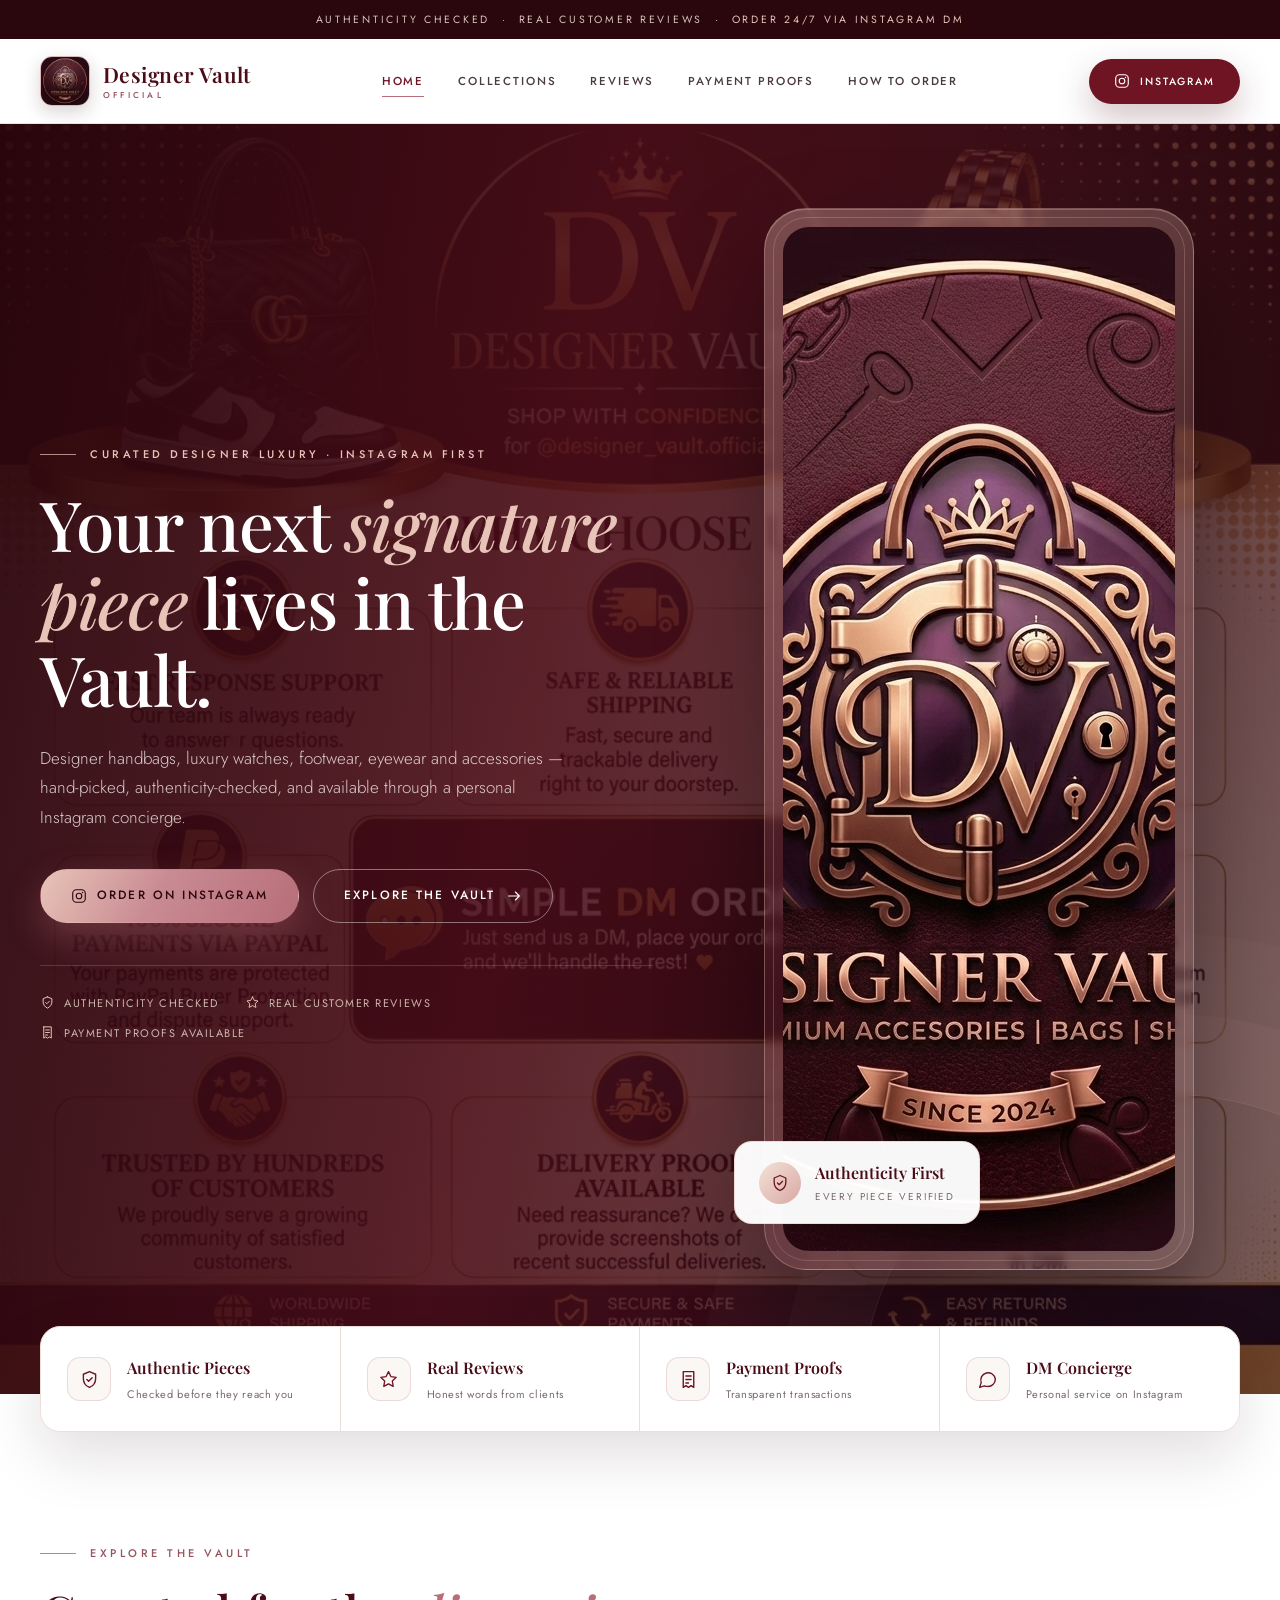
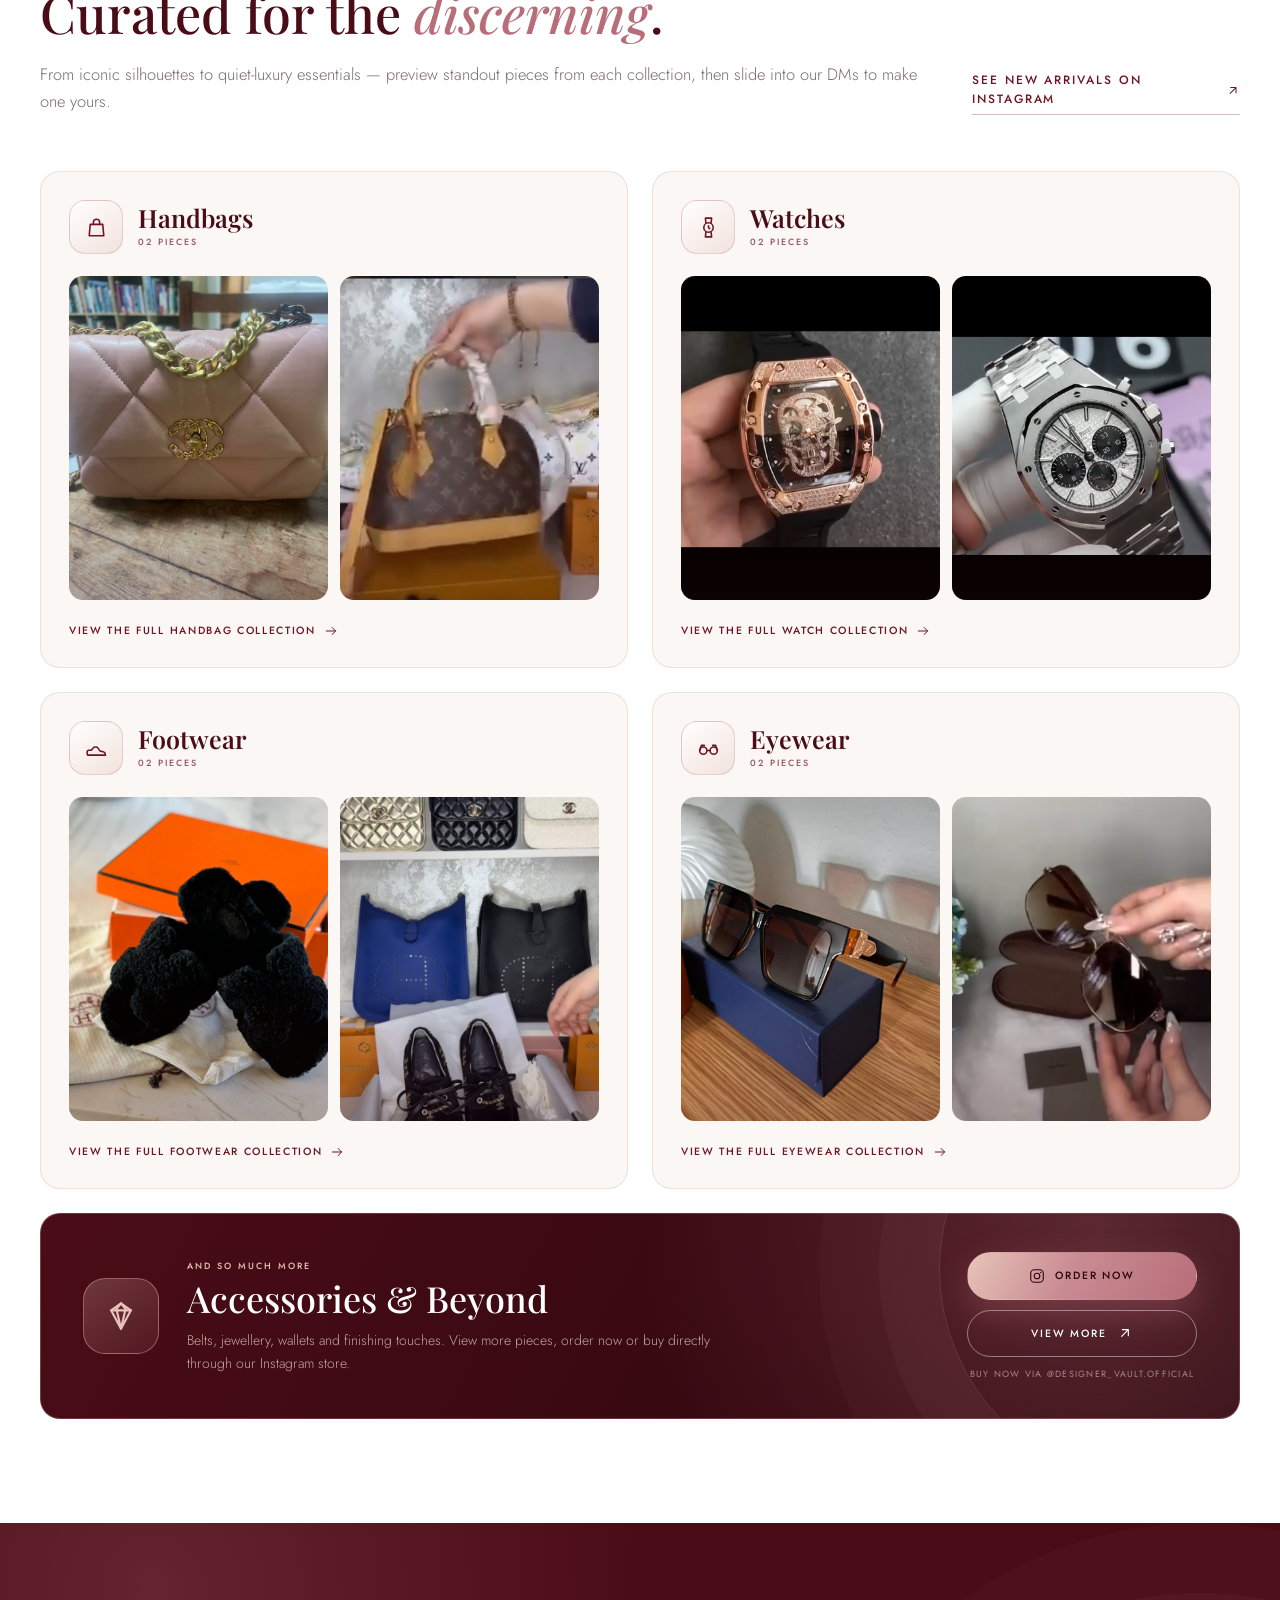
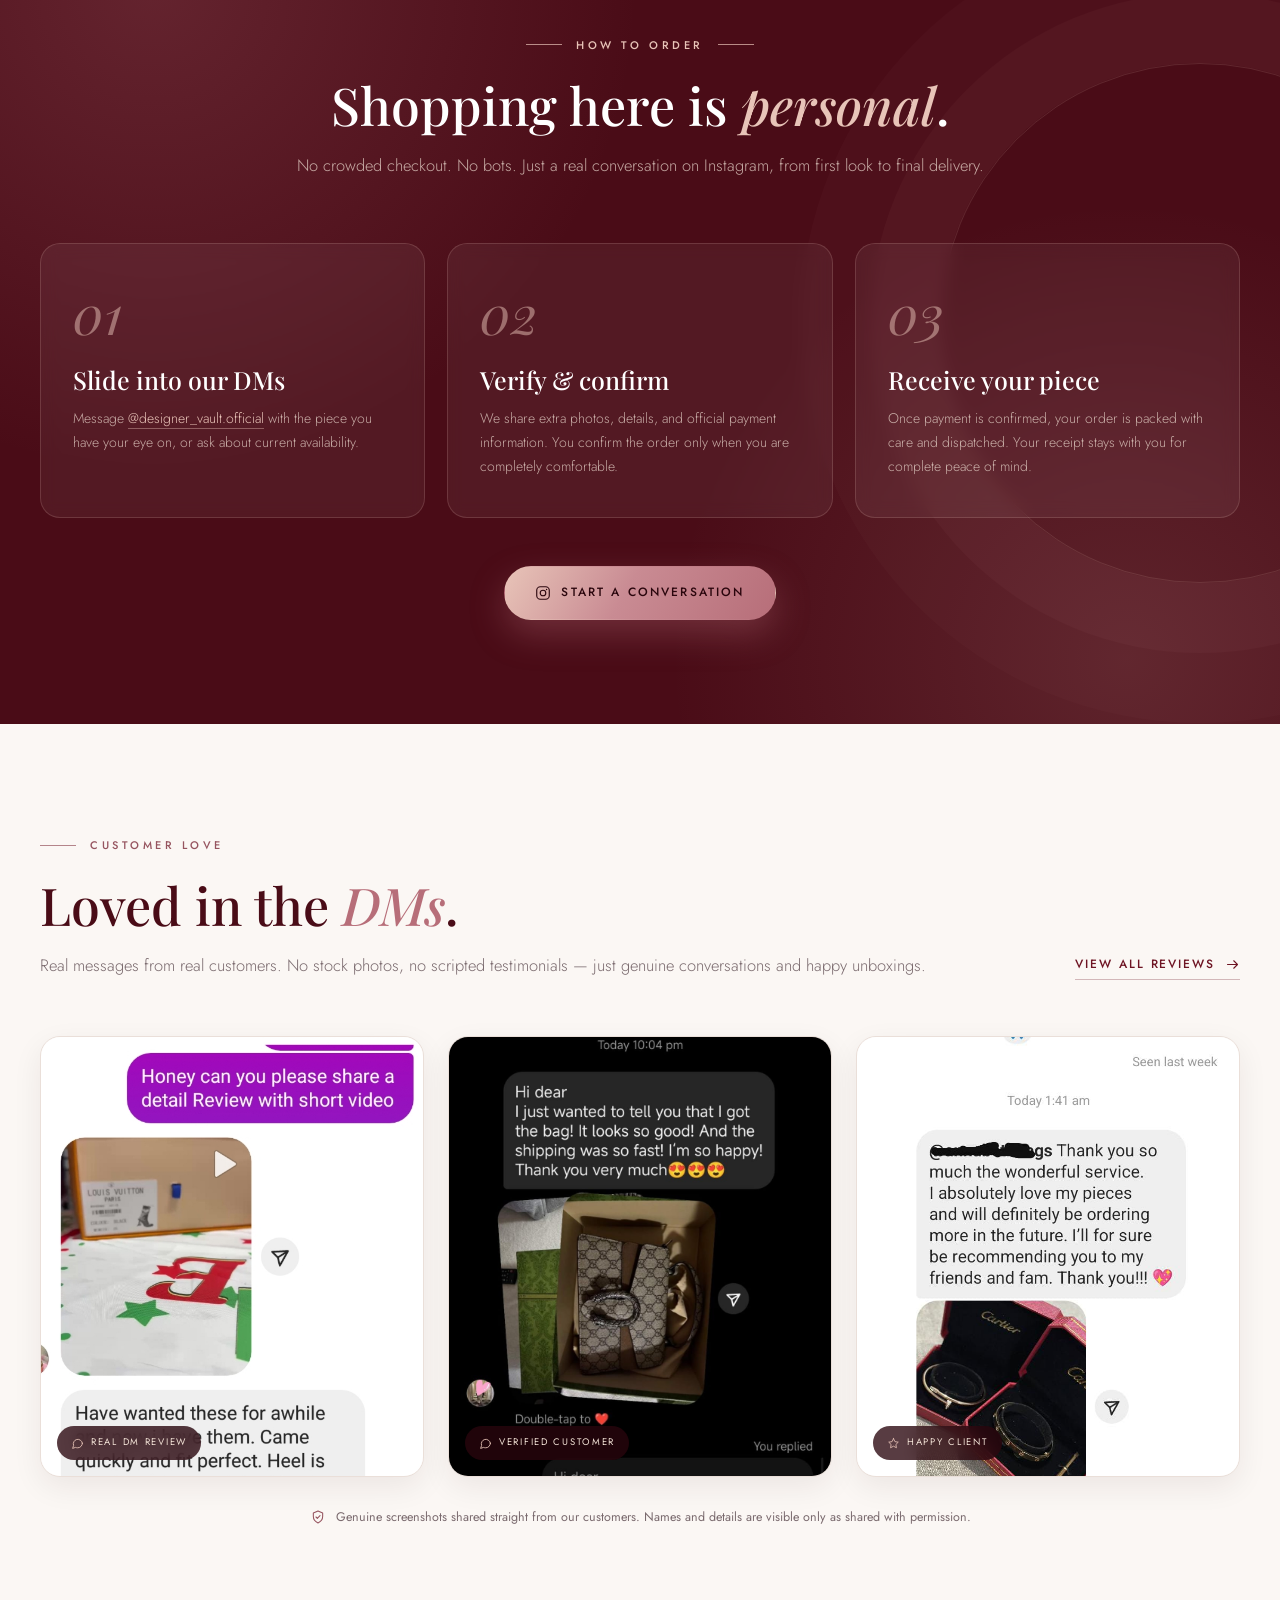
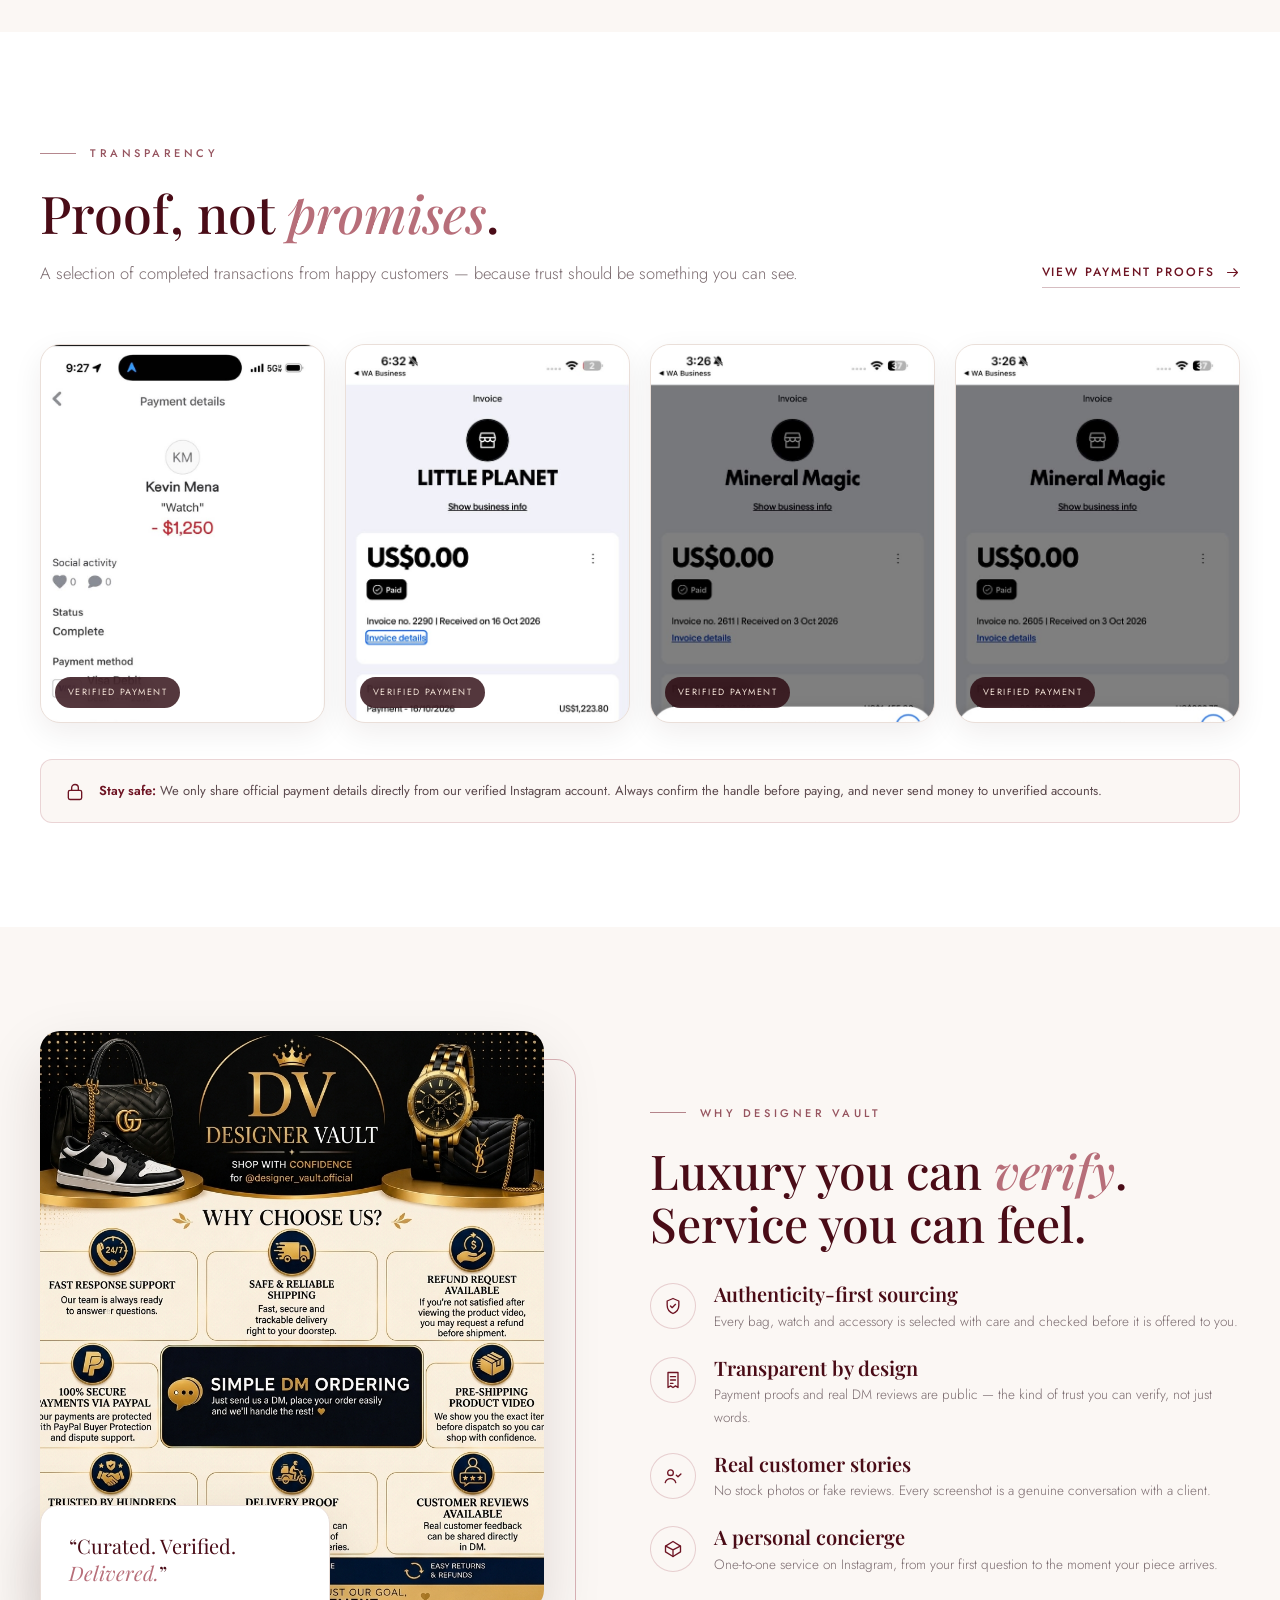
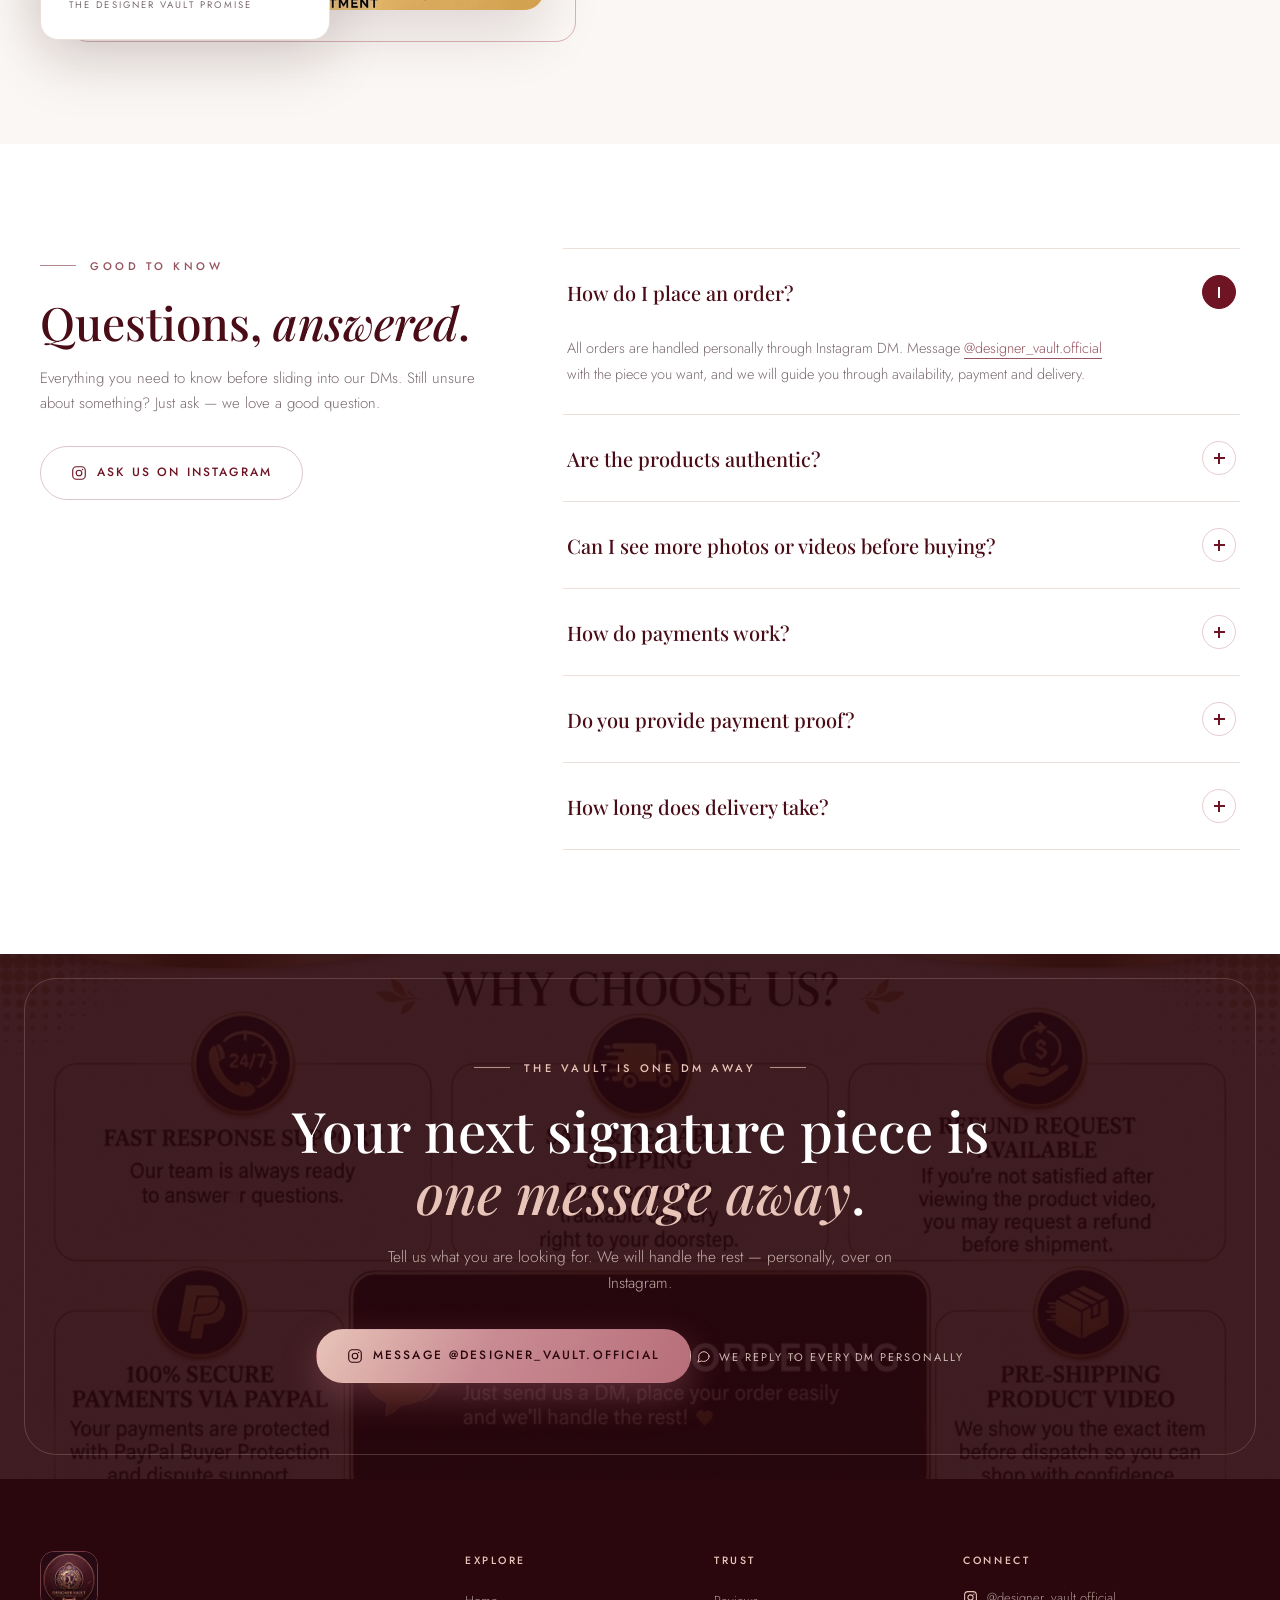
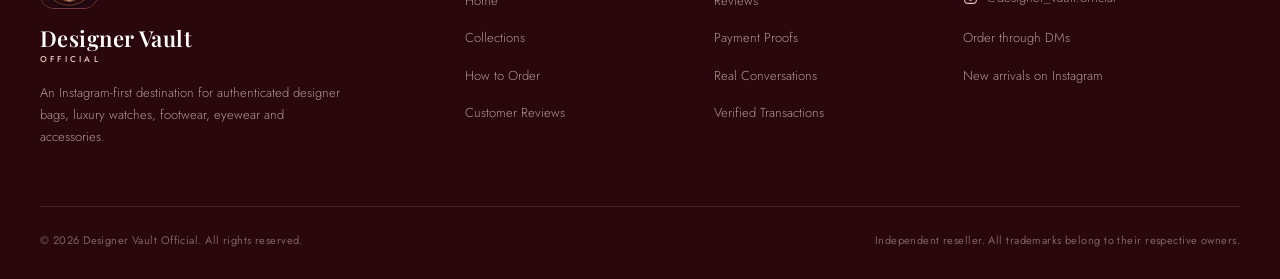
==== index.html @ 7525e392 "Initial commit" ====
<!DOCTYPE html>
<html lang="en">
<head>
  <meta charset="UTF-8">
  <meta name="viewport" content="width=device-width, initial-scale=1.0">
  <title>Designer Vault Official | Curated Designer Bags, Watches & Accessories</title>
  <meta name="description" content="Designer Vault Official is an Instagram-first destination for authenticated designer bags, luxury watches, footwear, eyewear and accessories. Real customer reviews, payment proofs and personal DM ordering.">
  <meta name="theme-color" content="#4a0c17">
  <link rel="icon" type="image/jpeg" href="pics/logo.jpg">
  <link rel="preconnect" href="https://fonts.googleapis.com">
  <link rel="preconnect" href="https://fonts.gstatic.com" crossorigin>
  <link rel="stylesheet" href="css/style.css">
</head>
<body>

  <svg xmlns="http://www.w3.org/2000/svg" style="display:none" aria-hidden="true">
    <symbol id="i-instagram" viewBox="0 0 24 24" fill="none" stroke="currentColor" stroke-width="1.7" stroke-linecap="round" stroke-linejoin="round">
      <rect x="2.6" y="2.6" width="18.8" height="18.8" rx="5.4"/>
      <circle cx="12" cy="12" r="4.2"/>
      <circle cx="17.4" cy="6.6" r="1.1" fill="currentColor" stroke="none"/>
    </symbol>
    <symbol id="i-arrow-right" viewBox="0 0 24 24" fill="none" stroke="currentColor" stroke-width="1.7" stroke-linecap="round" stroke-linejoin="round">
      <path d="M4 12h16M14 6l6 6-6 6"/>
    </symbol>
    <symbol id="i-arrow-up-right" viewBox="0 0 24 24" fill="none" stroke="currentColor" stroke-width="1.7" stroke-linecap="round" stroke-linejoin="round">
      <path d="M7 17 17 7M8 7h9v9"/>
    </symbol>
    <symbol id="i-check" viewBox="0 0 24 24" fill="none" stroke="currentColor" stroke-width="1.8" stroke-linecap="round" stroke-linejoin="round">
      <path d="m4 12.5 5 5L20 6.5"/>
    </symbol>
    <symbol id="i-shield-check" viewBox="0 0 24 24" fill="none" stroke="currentColor" stroke-width="1.6" stroke-linecap="round" stroke-linejoin="round">
      <path d="M12 3 5 6v5c0 4.5 3 8.2 7 10 4-1.8 7-5.5 7-10V6l-7-3Z"/>
      <path d="m9 12 2 2 4-4"/>
    </symbol>
    <symbol id="i-star" viewBox="0 0 24 24" fill="none" stroke="currentColor" stroke-width="1.5" stroke-linecap="round" stroke-linejoin="round">
      <path d="m12 3 2.7 5.6 6.1.9-4.4 4.3 1 6.1-5.4-2.9-5.4 2.9 1-6.1L3.2 9.5l6.1-.9L12 3Z"/>
    </symbol>
    <symbol id="i-receipt" viewBox="0 0 24 24" fill="none" stroke="currentColor" stroke-width="1.6" stroke-linecap="round" stroke-linejoin="round">
      <path d="M6 3h12v18l-3-2-3 2-3-2-3 2V3Z"/>
      <path d="M9 8h6M9 12h6M9 16h3"/>
    </symbol>
    <symbol id="i-message" viewBox="0 0 24 24" fill="none" stroke="currentColor" stroke-width="1.6" stroke-linecap="round" stroke-linejoin="round">
      <path d="M21 11.5a8.4 8.4 0 0 1-9 8.4 9.7 9.7 0 0 1-3.6-.7L3 21l1.8-5.4A8.4 8.4 0 1 1 21 11.5Z"/>
    </symbol>
    <symbol id="i-bag" viewBox="0 0 24 24" fill="none" stroke="currentColor" stroke-width="1.5" stroke-linecap="round" stroke-linejoin="round">
      <path d="M6 9h12l1 11H5L6 9Z"/>
      <path d="M9 9V7a3 3 0 0 1 6 0v2"/>
    </symbol>
    <symbol id="i-watch" viewBox="0 0 24 24" fill="none" stroke="currentColor" stroke-width="1.5" stroke-linecap="round" stroke-linejoin="round">
      <circle cx="12" cy="12" r="4.5"/>
      <path d="M9.5 7.5 9 3h6l-.5 4.5M9.5 16.5 9 21h6l-.5-4.5"/>
      <path d="M12 10.4V12l1.1 1.1"/>
    </symbol>
    <symbol id="i-shoe" viewBox="0 0 24 24" fill="none" stroke="currentColor" stroke-width="1.5" stroke-linecap="round" stroke-linejoin="round">
      <path d="M3 15.5c0-1 .8-1.8 1.8-1.8H7l2.2-2.6c.3-.4.8-.6 1.3-.6h1.3c.5 0 1 .3 1.3.7l2.2 3.1 3.2.9c1.2.3 2 1.4 2 2.6v.7H4.8A1.8 1.8 0 0 1 3 16.7v-1.2Z"/>
      <path d="M3.5 18.5h17"/>
    </symbol>
    <symbol id="i-glasses" viewBox="0 0 24 24" fill="none" stroke="currentColor" stroke-width="1.5" stroke-linecap="round" stroke-linejoin="round">
      <circle cx="7" cy="14" r="3.5"/>
      <circle cx="17" cy="14" r="3.5"/>
      <path d="M10.5 14h3M3.5 14 5.2 9h2.8M20.5 14 18.8 9h-2.8"/>
    </symbol>
    <symbol id="i-gem" viewBox="0 0 24 24" fill="none" stroke="currentColor" stroke-width="1.5" stroke-linecap="round" stroke-linejoin="round">
      <path d="m12 3 7 5-7 13L5 8l7-5Z"/>
      <path d="M5 8h14M9 8l3 13 3-13M8 8l4-5 4 5"/>
    </symbol>
    <symbol id="i-lock" viewBox="0 0 24 24" fill="none" stroke="currentColor" stroke-width="1.6" stroke-linecap="round" stroke-linejoin="round">
      <rect x="4" y="10" width="16" height="11" rx="2"/>
      <path d="M8 10V7a4 4 0 0 1 8 0v3"/>
    </symbol>
    <symbol id="i-package" viewBox="0 0 24 24" fill="none" stroke="currentColor" stroke-width="1.6" stroke-linecap="round" stroke-linejoin="round">
      <path d="M21 8.5 12 3 3 8.5v7L12 21l9-5.5v-7Z"/>
      <path d="M3.3 8.6 12 13l8.7-4.4M12 21V13"/>
    </symbol>
    <symbol id="i-user-check" viewBox="0 0 24 24" fill="none" stroke="currentColor" stroke-width="1.6" stroke-linecap="round" stroke-linejoin="round">
      <circle cx="9" cy="8" r="3.4"/>
      <path d="M2.7 20a6.5 6.5 0 0 1 12.6 0"/>
      <path d="m16 11 2 2 3.5-3.5"/>
    </symbol>
    <symbol id="i-zoom" viewBox="0 0 24 24" fill="none" stroke="currentColor" stroke-width="1.8" stroke-linecap="round" stroke-linejoin="round">
      <circle cx="11" cy="11" r="7"/>
      <path d="m20 20-4-4M8 11h6M11 8v6"/>
    </symbol>
    <symbol id="i-close" viewBox="0 0 24 24" fill="none" stroke="currentColor" stroke-width="1.8" stroke-linecap="round" stroke-linejoin="round">
      <path d="M6 6l12 12M18 6 6 18"/>
    </symbol>
    <symbol id="i-chevron-left" viewBox="0 0 24 24" fill="none" stroke="currentColor" stroke-width="1.8" stroke-linecap="round" stroke-linejoin="round">
      <path d="m15 5-7 7 7 7"/>
    </symbol>
    <symbol id="i-chevron-right" viewBox="0 0 24 24" fill="none" stroke="currentColor" stroke-width="1.8" stroke-linecap="round" stroke-linejoin="round">
      <path d="m9 5 7 7-7 7"/>
    </symbol>
  </svg>

  <div class="announcement">
    Authenticity checked &nbsp;·&nbsp; Real customer reviews &nbsp;·&nbsp; <span>Order 24/7 via Instagram DM</span>
  </div>

  <header class="site-header" id="site-header">
    <div class="container header-inner">
      <a class="brand" href="index.html" aria-label="Designer Vault home">
        <img src="pics/logo.jpg" alt="Designer Vault logo" width="50" height="50">
        <span class="brand-name">
          <strong>Designer Vault</strong>
          <small>Official</small>
        </span>
      </a>

      <nav class="main-nav" id="main-nav" aria-label="Main navigation">
        <a href="index.html" aria-current="page">Home</a>
        <a href="#collections">Collections</a>
        <a href="reviews.html">Reviews</a>
        <a href="payment-proofs.html">Payment Proofs</a>
        <a href="#how-to-order">How to Order</a>
        <a class="nav-cta" href="https://www.instagram.com/designer_vault.official/" target="_blank" rel="noopener noreferrer">
          <svg><use href="#i-instagram"></use></svg>
          Order on Instagram
        </a>
      </nav>

      <div class="header-actions">
        <a class="btn btn--burgundy" href="https://www.instagram.com/designer_vault.official/" target="_blank" rel="noopener noreferrer">
          <svg><use href="#i-instagram"></use></svg>
          Instagram
        </a>
        <button class="nav-toggle" id="nav-toggle" aria-expanded="false" aria-controls="main-nav" aria-label="Toggle navigation">
          <span></span><span></span><span></span>
        </button>
      </div>
    </div>
  </header>

  <main>
    <section class="hero">
      <div class="container hero-inner">
        <div class="hero-copy">
          <span class="eyebrow">Curated designer luxury · Instagram first</span>
          <h1>Your next <em>signature piece</em> lives in the Vault.</h1>
          <p class="lead">Designer handbags, luxury watches, footwear, eyewear and accessories — hand-picked, authenticity-checked, and available through a personal Instagram concierge.</p>
          <div class="hero-actions">
            <a class="btn btn--primary" href="https://www.instagram.com/designer_vault.official/" target="_blank" rel="noopener noreferrer">
              <svg><use href="#i-instagram"></use></svg>
              Order on Instagram
            </a>
            <a class="btn btn--outline" href="#collections">
              Explore the Vault
              <svg><use href="#i-arrow-right"></use></svg>
            </a>
          </div>
          <ul class="hero-trust">
            <li><svg><use href="#i-shield-check"></use></svg> Authenticity checked</li>
            <li><svg><use href="#i-star"></use></svg> Real customer reviews</li>
            <li><svg><use href="#i-receipt"></use></svg> Payment proofs available</li>
          </ul>
        </div>

        <div class="hero-visual">
          <div class="hero-frame">
            <img src="pics/logo.jpg" alt="Designer Vault Official emblem" width="1024" height="1024">
          </div>
          <div class="hero-badge">
            <span class="hero-badge-icon"><svg><use href="#i-shield-check"></use></svg></span>
            <span>
              <strong>Authenticity First</strong>
              <span>Every piece verified</span>
            </span>
          </div>
        </div>
      </div>
    </section>

    <div class="container trust-strip">
      <div class="trust-strip-inner">
        <div class="trust-item">
          <span class="trust-item-icon"><svg><use href="#i-shield-check"></use></svg></span>
          <span>
            <strong>Authentic Pieces</strong>
            <span>Checked before they reach you</span>
          </span>
        </div>
        <div class="trust-item">
          <span class="trust-item-icon"><svg><use href="#i-star"></use></svg></span>
          <span>
            <strong>Real Reviews</strong>
            <span>Honest words from clients</span>
          </span>
        </div>
        <div class="trust-item">
          <span class="trust-item-icon"><svg><use href="#i-receipt"></use></svg></span>
          <span>
            <strong>Payment Proofs</strong>
            <span>Transparent transactions</span>
          </span>
        </div>
        <div class="trust-item">
          <span class="trust-item-icon"><svg><use href="#i-message"></use></svg></span>
          <span>
            <strong>DM Concierge</strong>
            <span>Personal service on Instagram</span>
          </span>
        </div>
      </div>
    </div>

    <section class="section" id="collections">
      <div class="container">
        <div class="section-head section-head--split">
          <div>
            <span class="eyebrow">Explore the Vault</span>
            <h2>Curated for the <em>discerning</em>.</h2>
            <p>From iconic silhouettes to quiet-luxury essentials — preview standout pieces from each collection, then slide into our DMs to make one yours.</p>
          </div>
          <div class="categories-head-actions">
            <a class="link-arrow" href="https://www.instagram.com/designer_vault.official/" target="_blank" rel="noopener noreferrer">
              See new arrivals on Instagram
              <svg><use href="#i-arrow-up-right"></use></svg>
            </a>
          </div>
        </div>

        <div class="collection-grid">
          <article class="collection-card reveal">
            <div class="collection-card-head">
              <span class="collection-icon"><svg><use href="#i-bag"></use></svg></span>
              <div>
                <h3>Handbags</h3>
                <span class="collection-count">02 pieces</span>
              </div>
            </div>
            <div class="collection-photos">
              <a class="collection-photo" href="https://www.instagram.com/designer_vault.official/" target="_blank" rel="noopener noreferrer" aria-label="Order the featured designer handbag on Instagram">
                <img src="pics/bag-1.jpeg" alt="Featured designer handbag at Designer Vault" loading="lazy">
                <span class="collection-photo-tag">Order on Instagram <svg><use href="#i-arrow-up-right"></use></svg></span>
              </a>
              <a class="collection-photo" href="https://www.instagram.com/designer_vault.official/" target="_blank" rel="noopener noreferrer" aria-label="Order the second featured designer handbag on Instagram">
                <img src="pics/bag-2.png" alt="Second featured designer handbag at Designer Vault" loading="lazy">
                <span class="collection-photo-tag">Order on Instagram <svg><use href="#i-arrow-up-right"></use></svg></span>
              </a>
            </div>
            <a class="collection-link" href="https://www.instagram.com/designer_vault.official/" target="_blank" rel="noopener noreferrer">
              View the full handbag collection
              <svg><use href="#i-arrow-right"></use></svg>
            </a>
          </article>

          <article class="collection-card reveal" data-delay="1">
            <div class="collection-card-head">
              <span class="collection-icon"><svg><use href="#i-watch"></use></svg></span>
              <div>
                <h3>Watches</h3>
                <span class="collection-count">02 pieces</span>
              </div>
            </div>
            <div class="collection-photos">
              <a class="collection-photo" href="https://www.instagram.com/designer_vault.official/" target="_blank" rel="noopener noreferrer" aria-label="Order the featured luxury watch on Instagram">
                <img src="pics/watch1.png" alt="Featured luxury watch at Designer Vault" loading="lazy">
                <span class="collection-photo-tag">Order on Instagram <svg><use href="#i-arrow-up-right"></use></svg></span>
              </a>
              <a class="collection-photo" href="https://www.instagram.com/designer_vault.official/" target="_blank" rel="noopener noreferrer" aria-label="Order the second featured luxury watch on Instagram">
                <img src="pics/watch2.png" alt="Second featured luxury watch at Designer Vault" loading="lazy">
                <span class="collection-photo-tag">Order on Instagram <svg><use href="#i-arrow-up-right"></use></svg></span>
              </a>
            </div>
            <a class="collection-link" href="https://www.instagram.com/designer_vault.official/" target="_blank" rel="noopener noreferrer">
              View the full watch collection
              <svg><use href="#i-arrow-right"></use></svg>
            </a>
          </article>

          <article class="collection-card reveal" data-delay="2">
            <div class="collection-card-head">
              <span class="collection-icon"><svg><use href="#i-shoe"></use></svg></span>
              <div>
                <h3>Footwear</h3>
                <span class="collection-count">02 pieces</span>
              </div>
            </div>
            <div class="collection-photos">
              <a class="collection-photo" href="https://www.instagram.com/designer_vault.official/" target="_blank" rel="noopener noreferrer" aria-label="Order the featured designer footwear on Instagram">
                <img src="pics/shoes-1.jpg" alt="Featured designer footwear at Designer Vault" loading="lazy">
                <span class="collection-photo-tag">Order on Instagram <svg><use href="#i-arrow-up-right"></use></svg></span>
              </a>
              <a class="collection-photo" href="https://www.instagram.com/designer_vault.official/" target="_blank" rel="noopener noreferrer" aria-label="Order the second featured designer footwear on Instagram">
                <img src="pics/shoes-2.png" alt="Second featured designer footwear at Designer Vault" loading="lazy">
                <span class="collection-photo-tag">Order on Instagram <svg><use href="#i-arrow-up-right"></use></svg></span>
              </a>
            </div>
            <a class="collection-link" href="https://www.instagram.com/designer_vault.official/" target="_blank" rel="noopener noreferrer">
              View the full footwear collection
              <svg><use href="#i-arrow-right"></use></svg>
            </a>
          </article>

          <article class="collection-card reveal" data-delay="3">
            <div class="collection-card-head">
              <span class="collection-icon"><svg><use href="#i-glasses"></use></svg></span>
              <div>
                <h3>Eyewear</h3>
                <span class="collection-count">02 pieces</span>
              </div>
            </div>
            <div class="collection-photos">
              <a class="collection-photo" href="https://www.instagram.com/designer_vault.official/" target="_blank" rel="noopener noreferrer" aria-label="Order the featured designer glasses on Instagram">
                <img src="pics/glasses-1.jpeg" alt="Featured designer glasses at Designer Vault" loading="lazy">
                <span class="collection-photo-tag">Order on Instagram <svg><use href="#i-arrow-up-right"></use></svg></span>
              </a>
              <a class="collection-photo" href="https://www.instagram.com/designer_vault.official/" target="_blank" rel="noopener noreferrer" aria-label="Order the second featured designer glasses on Instagram">
                <img src="pics/glasses-2.png" alt="Second featured designer glasses at Designer Vault" loading="lazy">
                <span class="collection-photo-tag">Order on Instagram <svg><use href="#i-arrow-up-right"></use></svg></span>
              </a>
            </div>
            <a class="collection-link" href="https://www.instagram.com/designer_vault.official/" target="_blank" rel="noopener noreferrer">
              View the full eyewear collection
              <svg><use href="#i-arrow-right"></use></svg>
            </a>
          </article>

          <article class="collection-card collection-card--accessories reveal" data-delay="4">
            <div class="accessories-inner">
              <span class="accessories-icon"><svg><use href="#i-gem"></use></svg></span>
              <div class="accessories-copy">
                <span class="collection-count">And so much more</span>
                <h3>Accessories &amp; Beyond</h3>
                <p>Belts, jewellery, wallets and finishing touches. View more pieces, order now or buy directly through our Instagram store.</p>
              </div>
              <div class="accessories-actions">
                <a class="btn btn--primary" href="https://www.instagram.com/designer_vault.official/" target="_blank" rel="noopener noreferrer">
                  <svg><use href="#i-instagram"></use></svg>
                  Order Now
                </a>
                <a class="btn btn--outline" href="https://www.instagram.com/designer_vault.official/" target="_blank" rel="noopener noreferrer">
                  View More
                  <svg><use href="#i-arrow-up-right"></use></svg>
                </a>
                <span class="accessories-note">Buy now via @designer_vault.official</span>
              </div>
            </div>
          </article>
        </div>
      </div>
    </section>

    <section class="section ordering" id="how-to-order">
      <div class="container">
        <div class="section-head section-head--center">
          <span class="eyebrow eyebrow--center">How to order</span>
          <h2>Shopping here is <em>personal</em>.</h2>
          <p>No crowded checkout. No bots. Just a real conversation on Instagram, from first look to final delivery.</p>
        </div>

        <div class="steps">
          <article class="step-card reveal">
            <div class="step-number">01</div>
            <h3>Slide into our DMs</h3>
            <p>Message <a href="https://www.instagram.com/designer_vault.official/" target="_blank" rel="noopener noreferrer">@designer_vault.official</a> with the piece you have your eye on, or ask about current availability.</p>
          </article>
          <article class="step-card reveal" data-delay="1">
            <div class="step-number">02</div>
            <h3>Verify &amp; confirm</h3>
            <p>We share extra photos, details, and official payment information. You confirm the order only when you are completely comfortable.</p>
          </article>
          <article class="step-card reveal" data-delay="2">
            <div class="step-number">03</div>
            <h3>Receive your piece</h3>
            <p>Once payment is confirmed, your order is packed with care and dispatched. Your receipt stays with you for complete peace of mind.</p>
          </article>
        </div>

        <div class="ordering-cta">
          <a class="btn btn--primary" href="https://www.instagram.com/designer_vault.official/" target="_blank" rel="noopener noreferrer">
            <svg><use href="#i-instagram"></use></svg>
            Start a conversation
          </a>
        </div>
      </div>
    </section>

    <section class="section section--cream" id="reviews-preview">
      <div class="container">
        <div class="section-head section-head--split">
          <div>
            <span class="eyebrow">Customer love</span>
            <h2>Loved in the <em>DMs</em>.</h2>
            <p>Real messages from real customers. No stock photos, no scripted testimonials — just genuine conversations and happy unboxings.</p>
          </div>
          <a class="link-arrow" href="reviews.html">
            View all reviews
            <svg><use href="#i-arrow-right"></use></svg>
          </a>
        </div>

        <div class="review-preview-grid">
          <a class="review-preview-card reveal" href="reviews.html" aria-label="Read customer reviews">
            <img src="customer%20reviews/IMG-20250120-WA0018.jpg" alt="Customer review conversation screenshot" loading="lazy">
            <span class="review-preview-label"><svg><use href="#i-message"></use></svg> Real DM review</span>
          </a>
          <a class="review-preview-card reveal" data-delay="1" href="reviews.html" aria-label="Read customer reviews">
            <img src="customer%20reviews/IMG-20241107-WA0041.jpeg" alt="Customer feedback conversation screenshot" loading="lazy">
            <span class="review-preview-label"><svg><use href="#i-message"></use></svg> Verified customer</span>
          </a>
          <a class="review-preview-card reveal" data-delay="2" href="reviews.html" aria-label="Read customer reviews">
            <img src="customer%20reviews/IMG-20250207-WA0050.jpg" alt="Happy customer message screenshot" loading="lazy">
            <span class="review-preview-label"><svg><use href="#i-star"></use></svg> Happy client</span>
          </a>
        </div>

        <p class="review-note">
          <svg><use href="#i-shield-check"></use></svg>
          Genuine screenshots shared straight from our customers. Names and details are visible only as shared with permission.
        </p>
      </div>
    </section>

    <section class="section" id="payments-preview">
      <div class="container">
        <div class="section-head section-head--split">
          <div>
            <span class="eyebrow">Transparency</span>
            <h2>Proof, not <em>promises</em>.</h2>
            <p>A selection of completed transactions from happy customers — because trust should be something you can see.</p>
          </div>
          <a class="link-arrow" href="payment-proofs.html">
            View payment proofs
            <svg><use href="#i-arrow-right"></use></svg>
          </a>
        </div>

        <div class="proof-preview-grid">
          <a class="proof-preview-card reveal" href="payment-proofs.html" aria-label="View payment proofs">
            <img src="payments_proofs/3c8f6967-598c-48b6-96b1-f740c4b75a76.jpg" alt="Completed payment screenshot" loading="lazy">
          </a>
          <a class="proof-preview-card reveal" data-delay="1" href="payment-proofs.html" aria-label="View payment proofs">
            <img src="payments_proofs/1a20c569-1189-4517-9c1c-01e94149b5e4.jpg" alt="Payment confirmation screenshot" loading="lazy">
          </a>
          <a class="proof-preview-card reveal" data-delay="2" href="payment-proofs.html" aria-label="View payment proofs">
            <img src="payments_proofs/2acc9cfa-5f5f-4ae5-af72-e63cb6e68f61.jpg" alt="Transaction receipt screenshot" loading="lazy">
          </a>
          <a class="proof-preview-card reveal" data-delay="3" href="payment-proofs.html" aria-label="View payment proofs">
            <img src="payments_proofs/7e0cbee9-9c48-48ee-856c-e7b5a739e390.jpg" alt="Payment proof screenshot" loading="lazy">
          </a>
        </div>

        <div class="safety-note">
          <svg><use href="#i-lock"></use></svg>
          <p><strong>Stay safe:</strong> We only share official payment details directly from our verified Instagram account. Always confirm the handle before paying, and never send money to unverified accounts.</p>
        </div>
      </div>
    </section>

    <section class="section section--cream">
      <div class="container why-grid">
        <div class="why-visual reveal">
          <img src="pics/bg%20image.jpg" alt="Designer Vault luxury accessories aesthetic" loading="lazy">
          <div class="why-quote">
            <p>“Curated. Verified. <em>Delivered.</em>”</p>
            <span>The Designer Vault promise</span>
          </div>
        </div>

        <div class="why-copy">
          <span class="eyebrow">Why Designer Vault</span>
          <h2 class="section-title">Luxury you can <em>verify</em>. Service you can feel.</h2>
          <ul class="why-list">
            <li class="reveal">
              <span class="why-list-icon"><svg><use href="#i-shield-check"></use></svg></span>
              <div>
                <h3>Authenticity-first sourcing</h3>
                <p>Every bag, watch and accessory is selected with care and checked before it is offered to you.</p>
              </div>
            </li>
            <li class="reveal" data-delay="1">
              <span class="why-list-icon"><svg><use href="#i-receipt"></use></svg></span>
              <div>
                <h3>Transparent by design</h3>
                <p>Payment proofs and real DM reviews are public — the kind of trust you can verify, not just words.</p>
              </div>
            </li>
            <li class="reveal" data-delay="2">
              <span class="why-list-icon"><svg><use href="#i-user-check"></use></svg></span>
              <div>
                <h3>Real customer stories</h3>
                <p>No stock photos or fake reviews. Every screenshot is a genuine conversation with a client.</p>
              </div>
            </li>
            <li class="reveal" data-delay="3">
              <span class="why-list-icon"><svg><use href="#i-package"></use></svg></span>
              <div>
                <h3>A personal concierge</h3>
                <p>One-to-one service on Instagram, from your first question to the moment your piece arrives.</p>
              </div>
            </li>
          </ul>
        </div>
      </div>
    </section>

    <section class="section">
      <div class="container faq-wrap">
        <div class="faq-intro reveal">
          <span class="eyebrow">Good to know</span>
          <h2>Questions, <em>answered</em>.</h2>
          <p>Everything you need to know before sliding into our DMs. Still unsure about something? Just ask — we love a good question.</p>
          <a class="btn btn--outline-dark" href="https://www.instagram.com/designer_vault.official/" target="_blank" rel="noopener noreferrer">
            <svg><use href="#i-instagram"></use></svg>
            Ask us on Instagram
          </a>
        </div>

        <div class="faq-list reveal" data-delay="1">
          <details class="faq-item" open>
            <summary>
              How do I place an order?
              <span class="faq-toggle" aria-hidden="true"></span>
            </summary>
            <div class="faq-answer">All orders are handled personally through Instagram DM. Message <a href="https://www.instagram.com/designer_vault.official/" target="_blank" rel="noopener noreferrer">@designer_vault.official</a> with the piece you want, and we will guide you through availability, payment and delivery.</div>
          </details>
          <details class="faq-item">
            <summary>
              Are the products authentic?
              <span class="faq-toggle" aria-hidden="true"></span>
            </summary>
            <div class="faq-answer">Authenticity is at the heart of Designer Vault. Every piece is carefully sourced and checked before it is offered. We are always happy to share close-up photos and additional details before you commit.</div>
          </details>
          <details class="faq-item">
            <summary>
              Can I see more photos or videos before buying?
              <span class="faq-toggle" aria-hidden="true"></span>
            </summary>
            <div class="faq-answer">Absolutely. Request live photos, videos and extra angles in DM before purchasing. We would rather you feel certain than rushed.</div>
          </details>
          <details class="faq-item">
            <summary>
              How do payments work?
              <span class="faq-toggle" aria-hidden="true"></span>
            </summary>
            <div class="faq-answer">Payment details are shared privately in DM along with your receipt. Only use the official payment details sent from our verified Instagram account — never pay an account that you have not confirmed with us directly.</div>
          </details>
          <details class="faq-item">
            <summary>
              Do you provide payment proof?
              <span class="faq-toggle" aria-hidden="true"></span>
            </summary>
            <div class="faq-answer">Yes. A selection of completed transaction proofs is available on our <a href="payment-proofs.html">Payment Proofs</a> page, and your own receipt is shared after payment.</div>
          </details>
          <details class="faq-item">
            <summary>
              How long does delivery take?
              <span class="faq-toggle" aria-hidden="true"></span>
            </summary>
            <div class="faq-answer">Delivery timelines and available shipping options are confirmed in DM based on your location, before you pay. You will always know what to expect.</div>
          </details>
        </div>
      </div>
    </section>

    <section class="cta-band">
      <div class="cta-inner">
        <span class="eyebrow">The Vault is one DM away</span>
        <h2>Your next signature piece is <em>one message away</em>.</h2>
        <p>Tell us what you are looking for. We will handle the rest — personally, over on Instagram.</p>
        <a class="btn btn--primary" href="https://www.instagram.com/designer_vault.official/" target="_blank" rel="noopener noreferrer">
          <svg><use href="#i-instagram"></use></svg>
          Message @designer_vault.official
        </a>
        <span class="cta-handle">
          <svg><use href="#i-message"></use></svg>
          We reply to every DM personally
        </span>
      </div>
    </section>
  </main>

  <footer class="site-footer">
    <div class="container">
      <div class="footer-grid">
        <div class="footer-brand">
          <img src="pics/logo.jpg" alt="Designer Vault logo" width="58" height="58" loading="lazy">
          <div class="brand-name">
            <strong>Designer Vault</strong>
            <small>Official</small>
          </div>
          <p>An Instagram-first destination for authenticated designer bags, luxury watches, footwear, eyewear and accessories.</p>
        </div>

        <div class="footer-col">
          <h4>Explore</h4>
          <ul>
            <li><a href="index.html">Home</a></li>
            <li><a href="#collections">Collections</a></li>
            <li><a href="#how-to-order">How to Order</a></li>
            <li><a href="reviews.html">Customer Reviews</a></li>
          </ul>
        </div>

        <div class="footer-col">
          <h4>Trust</h4>
          <ul>
            <li><a href="reviews.html">Reviews</a></li>
            <li><a href="payment-proofs.html">Payment Proofs</a></li>
            <li><a href="#reviews-preview">Real Conversations</a></li>
            <li><a href="#payments-preview">Verified Transactions</a></li>
          </ul>
        </div>

        <div class="footer-col footer-social">
          <h4>Connect</h4>
          <ul>
            <li>
              <a href="https://www.instagram.com/designer_vault.official/" target="_blank" rel="noopener noreferrer">
                <svg><use href="#i-instagram"></use></svg>
                @designer_vault.official
              </a>
            </li>
            <li><a href="https://www.instagram.com/designer_vault.official/" target="_blank" rel="noopener noreferrer">Order through DMs</a></li>
            <li><a href="https://www.instagram.com/designer_vault.official/" target="_blank" rel="noopener noreferrer">New arrivals on Instagram</a></li>
          </ul>
        </div>
      </div>

      <div class="footer-bottom">
        <span>&copy; <span id="year">2026</span> Designer Vault Official. All rights reserved.</span>
        <span>Independent reseller. All trademarks belong to their respective owners.</span>
      </div>
    </div>
  </footer>

  <script src="js/main.js"></script>
</body>
</html>
---- css/style.css ----
@import url('https://fonts.googleapis.com/css2?family=Jost:wght@300;400;500;600&family=Playfair+Display:ital,wght@0,400;0,500;0,600;0,700;1,400;1,500&display=swap');

:root {
  --burgundy: #6e1423;
  --burgundy-deep: #4a0c17;
  --burgundy-black: #2a060d;
  --rose-gold: #b76e79;
  --rose-gold-deep: #96545f;
  --rose-gold-light: #e8c4b8;
  --champagne: #f3e3d7;
  --white: #ffffff;
  --cream: #fbf7f4;
  --cream-deep: #f6eee9;
  --ink: #2a1b1f;
  --muted: #7a6a6e;
  --line: #eadfd9;
  --shadow-sm: 0 10px 30px rgba(42, 6, 13, 0.07);
  --shadow-md: 0 24px 60px rgba(42, 6, 13, 0.13);
  --shadow-lg: 0 40px 100px rgba(42, 6, 13, 0.2);
  --radius-sm: 12px;
  --radius-md: 20px;
  --radius-lg: 32px;
  --container: 1200px;
  --header-h: 84px;
  --ease: cubic-bezier(0.22, 1, 0.36, 1);
  --font-display: 'Playfair Display', 'Georgia', 'Times New Roman', serif;
  --font-body: 'Jost', 'Segoe UI', 'Helvetica Neue', Arial, sans-serif;
}

*,
*::before,
*::after {
  box-sizing: border-box;
}

html {
  scroll-behavior: smooth;
  scroll-padding-top: calc(var(--header-h) + 24px);
}

body {
  margin: 0;
  font-family: var(--font-body);
  font-weight: 400;
  color: var(--ink);
  background: var(--white);
  line-height: 1.65;
  -webkit-font-smoothing: antialiased;
  overflow-x: hidden;
}

body.no-scroll {
  overflow: hidden;
}

img {
  max-width: 100%;
  display: block;
}

a {
  color: inherit;
  text-decoration: none;
}

button {
  font-family: inherit;
  cursor: pointer;
}

h1,
h2,
h3,
h4 {
  font-family: var(--font-display);
  font-weight: 500;
  line-height: 1.12;
  margin: 0;
  color: var(--burgundy-deep);
}

p {
  margin: 0;
}

::selection {
  background: var(--burgundy);
  color: var(--white);
}

.container {
  width: min(100% - 48px, var(--container));
  margin-inline: auto;
}

.container--narrow {
  max-width: 820px;
}

.section {
  padding: 104px 0;
}

.section--cream {
  background: var(--cream);
}

.eyebrow {
  display: inline-flex;
  align-items: center;
  gap: 14px;
  font-size: 11px;
  font-weight: 500;
  letter-spacing: 0.32em;
  text-transform: uppercase;
  color: var(--rose-gold-deep);
  margin-bottom: 22px;
}

.eyebrow::before {
  content: '';
  width: 36px;
  height: 1px;
  background: currentColor;
  opacity: 0.7;
}

.eyebrow--center::after {
  content: '';
  width: 36px;
  height: 1px;
  background: currentColor;
  opacity: 0.7;
}

.section-head {
  max-width: 700px;
  margin-bottom: 56px;
}

.section-head--center {
  margin-inline: auto;
  text-align: center;
}

.section-head--center .eyebrow {
  justify-content: center;
}

.section-head h2 {
  font-size: clamp(34px, 4.2vw, 52px);
}

.section-head h2 em {
  font-style: italic;
  color: var(--rose-gold);
}

.section-head p {
  margin-top: 18px;
  color: var(--muted);
  font-size: 16.5px;
  font-weight: 300;
}

.section-head--split {
  display: flex;
  align-items: flex-end;
  justify-content: space-between;
  gap: 32px;
  max-width: none;
}

/* ---------- Buttons ---------- */
.btn {
  display: inline-flex;
  align-items: center;
  justify-content: center;
  gap: 10px;
  padding: 16px 30px;
  font-size: 12px;
  font-weight: 500;
  letter-spacing: 0.18em;
  text-transform: uppercase;
  border-radius: 100px;
  border: 1px solid transparent;
  transition: transform 0.35s var(--ease), box-shadow 0.35s var(--ease),
    background 0.35s var(--ease), color 0.35s var(--ease), border-color 0.35s var(--ease);
  white-space: nowrap;
}

.btn:hover {
  transform: translateY(-2px);
}

.btn svg {
  width: 16px;
  height: 16px;
  flex: none;
}

.btn--primary {
  background: linear-gradient(120deg, #e8c4b8 0%, #c98b93 45%, #b76e79 100%);
  color: var(--burgundy-black);
  box-shadow: 0 14px 34px rgba(183, 110, 121, 0.35);
}

.btn--primary:hover {
  box-shadow: 0 20px 44px rgba(183, 110, 121, 0.45);
}

.btn--burgundy {
  background: var(--burgundy);
  color: var(--white);
  box-shadow: 0 14px 34px rgba(74, 12, 23, 0.25);
}

.btn--burgundy:hover {
  background: var(--burgundy-deep);
}

.btn--outline {
  border-color: rgba(255, 255, 255, 0.42);
  color: var(--white);
}

.btn--outline:hover {
  background: rgba(255, 255, 255, 0.1);
  border-color: rgba(255, 255, 255, 0.75);
}

.btn--outline-dark {
  border-color: rgba(110, 20, 35, 0.24);
  color: var(--burgundy);
}

.btn--outline-dark:hover {
  background: var(--burgundy);
  border-color: var(--burgundy);
  color: var(--white);
}

.link-arrow {
  display: inline-flex;
  align-items: center;
  gap: 10px;
  font-size: 12px;
  font-weight: 500;
  letter-spacing: 0.16em;
  text-transform: uppercase;
  color: var(--burgundy);
  padding-bottom: 4px;
  border-bottom: 1px solid rgba(110, 20, 35, 0.28);
  transition: gap 0.3s var(--ease), color 0.3s var(--ease), border-color 0.3s var(--ease);
}

.link-arrow:hover {
  gap: 16px;
  color: var(--rose-gold-deep);
  border-color: var(--rose-gold);
}

.link-arrow svg {
  width: 15px;
  height: 15px;
}

/* ---------- Announcement ---------- */
.announcement {
  background: var(--burgundy-black);
  color: rgba(243, 227, 215, 0.86);
  font-size: 10.5px;
  letter-spacing: 0.26em;
  text-transform: uppercase;
  text-align: center;
  padding: 11px 20px;
}

.announcement span {
  color: var(--rose-gold-light);
}

/* ---------- Header ---------- */
.site-header {
  position: sticky;
  top: 0;
  z-index: 90;
  background: rgba(255, 255, 255, 0.94);
  backdrop-filter: blur(16px);
  border-bottom: 1px solid rgba(234, 223, 217, 0.85);
  transition: box-shadow 0.35s var(--ease), background 0.35s var(--ease);
}

.site-header.is-scrolled {
  box-shadow: 0 14px 40px rgba(42, 6, 13, 0.09);
}

.header-inner {
  height: var(--header-h);
  display: flex;
  align-items: center;
  justify-content: space-between;
  gap: 28px;
}

.brand {
  display: inline-flex;
  align-items: center;
  gap: 13px;
  flex: none;
}

.brand img {
  width: 50px;
  height: 50px;
  border-radius: 12px;
  object-fit: cover;
  border: 1px solid rgba(183, 110, 121, 0.5);
  box-shadow: 0 6px 18px rgba(42, 6, 13, 0.18);
}

.brand-name {
  display: flex;
  flex-direction: column;
  line-height: 1;
}

.brand-name strong {
  font-family: var(--font-display);
  font-size: 21px;
  font-weight: 600;
  letter-spacing: 0.02em;
  color: var(--burgundy-deep);
}

.brand-name small {
  margin-top: 6px;
  font-size: 8.5px;
  font-weight: 500;
  letter-spacing: 0.38em;
  text-transform: uppercase;
  color: var(--rose-gold-deep);
}

.main-nav {
  display: flex;
  align-items: center;
  gap: 34px;
}

.main-nav a {
  position: relative;
  font-size: 11.5px;
  font-weight: 500;
  letter-spacing: 0.16em;
  text-transform: uppercase;
  color: #4c3a3e;
  padding: 6px 0;
  transition: color 0.3s var(--ease);
}

.main-nav a::after {
  content: '';
  position: absolute;
  left: 0;
  bottom: 0;
  width: 100%;
  height: 1px;
  background: var(--rose-gold);
  transform: scaleX(0);
  transform-origin: right;
  transition: transform 0.35s var(--ease);
}

.main-nav a:hover,
.main-nav a[aria-current='page'] {
  color: var(--burgundy);
}

.main-nav a:hover::after,
.main-nav a[aria-current='page']::after {
  transform: scaleX(1);
  transform-origin: left;
}

.main-nav .nav-cta {
  display: none;
}

.header-actions {
  display: flex;
  align-items: center;
  gap: 14px;
}

.header-actions .btn {
  padding: 13px 24px;
  font-size: 10.5px;
}

.nav-toggle {
  display: none;
  width: 46px;
  height: 46px;
  border: 1px solid var(--line);
  border-radius: 12px;
  background: var(--white);
  align-items: center;
  justify-content: center;
  flex-direction: column;
  gap: 5px;
}

.nav-toggle span {
  display: block;
  width: 20px;
  height: 1.5px;
  background: var(--burgundy);
  transition: transform 0.35s var(--ease), opacity 0.25s var(--ease);
}

.nav-toggle[aria-expanded='true'] span:nth-child(1) {
  transform: translateY(6.5px) rotate(45deg);
}

.nav-toggle[aria-expanded='true'] span:nth-child(2) {
  opacity: 0;
}

.nav-toggle[aria-expanded='true'] span:nth-child(3) {
  transform: translateY(-6.5px) rotate(-45deg);
}

/* ---------- Hero ---------- */
.hero {
  position: relative;
  background: var(--burgundy-black) url('../pics/bg%20image.jpg') center 30% / cover no-repeat;
  color: var(--white);
  overflow: hidden;
}

.hero::before {
  content: '';
  position: absolute;
  inset: 0;
  background:
    linear-gradient(100deg, rgba(42, 6, 13, 0.96) 0%, rgba(74, 12, 23, 0.9) 42%, rgba(42, 6, 13, 0.62) 100%),
    radial-gradient(circle at 78% 20%, rgba(183, 110, 121, 0.32), transparent 46%);
}

.hero::after {
  content: '';
  position: absolute;
  width: 620px;
  height: 620px;
  right: -200px;
  bottom: -320px;
  border-radius: 50%;
  border: 1px solid rgba(232, 196, 184, 0.16);
  box-shadow: 0 0 0 80px rgba(232, 196, 184, 0.035), 0 0 0 160px rgba(232, 196, 184, 0.025);
  pointer-events: none;
}

.hero-inner {
  position: relative;
  z-index: 2;
  display: grid;
  grid-template-columns: 1.08fr 0.92fr;
  align-items: center;
  gap: 64px;
  min-height: min(760px, calc(100vh - var(--header-h) - 39px));
  padding: 84px 0 124px;
}

.hero .eyebrow {
  color: var(--rose-gold-light);
}

.hero h1 {
  color: var(--white);
  font-size: clamp(44px, 5.4vw, 76px);
  font-weight: 500;
  letter-spacing: -0.015em;
}

.hero h1 em {
  font-style: italic;
  color: var(--rose-gold-light);
}

.hero-copy p.lead {
  margin-top: 26px;
  max-width: 540px;
  font-size: 17px;
  font-weight: 300;
  line-height: 1.75;
  color: rgba(255, 248, 244, 0.8);
}

.hero-actions {
  display: flex;
  flex-wrap: wrap;
  gap: 14px;
  margin-top: 36px;
}

.hero-trust {
  display: flex;
  flex-wrap: wrap;
  gap: 12px 26px;
  margin: 42px 0 0;
  padding: 28px 0 0;
  border-top: 1px solid rgba(243, 227, 215, 0.18);
  list-style: none;
}

.hero-trust li {
  display: flex;
  align-items: center;
  gap: 9px;
  list-style: none;
  font-size: 11px;
  letter-spacing: 0.14em;
  text-transform: uppercase;
  color: rgba(243, 227, 215, 0.78);
}

.hero-trust svg {
  width: 15px;
  height: 15px;
  color: var(--rose-gold-light);
  flex: none;
}

.hero-visual {
  position: relative;
  justify-self: center;
  width: min(100%, 430px);
  animation: float 7s ease-in-out infinite;
}

.hero-frame {
  position: relative;
  padding: 18px;
  border-radius: 42px;
  background: linear-gradient(150deg, rgba(232, 196, 184, 0.34), rgba(183, 110, 121, 0.08) 60%, rgba(255, 255, 255, 0.04));
  border: 1px solid rgba(232, 196, 184, 0.36);
  box-shadow: 0 50px 100px rgba(0, 0, 0, 0.38), inset 0 1px 0 rgba(255, 255, 255, 0.2);
  backdrop-filter: blur(4px);
}

.hero-frame::before {
  content: '';
  position: absolute;
  inset: 8px;
  border: 1px solid rgba(232, 196, 184, 0.24);
  border-radius: 34px;
  pointer-events: none;
}

.hero-frame img {
  width: 100%;
  aspect-ratio: 1 / 1;
  object-fit: cover;
  border-radius: 26px;
}

.hero-badge {
  position: absolute;
  left: -30px;
  bottom: 46px;
  background: rgba(255, 255, 255, 0.97);
  color: var(--burgundy-deep);
  border-radius: 18px;
  padding: 18px 24px;
  display: flex;
  align-items: center;
  gap: 14px;
  box-shadow: var(--shadow-lg);
  border: 1px solid rgba(232, 196, 184, 0.55);
  animation: float 7s ease-in-out infinite reverse;
}

.hero-badge-icon {
  width: 42px;
  height: 42px;
  border-radius: 50%;
  display: grid;
  place-items: center;
  background: linear-gradient(135deg, #f3e3d7, #d9a7a4);
  color: var(--burgundy);
  flex: none;
}

.hero-badge-icon svg {
  width: 20px;
  height: 20px;
}

.hero-badge strong {
  display: block;
  font-family: var(--font-display);
  font-size: 16px;
  font-weight: 600;
  color: var(--burgundy-deep);
}

.hero-badge span span {
  display: block;
  font-size: 10px;
  letter-spacing: 0.18em;
  text-transform: uppercase;
  color: var(--muted);
  margin-top: 2px;
}

@keyframes float {
  0%,
  100% {
    transform: translateY(0);
  }
  50% {
    transform: translateY(-14px);
  }
}

/* ---------- Trust strip ---------- */
.trust-strip {
  position: relative;
  z-index: 4;
  margin-top: -68px;
}

.trust-strip-inner {
  display: grid;
  grid-template-columns: repeat(4, 1fr);
  background: var(--white);
  border-radius: var(--radius-md);
  box-shadow: var(--shadow-md);
  border: 1px solid var(--line);
  overflow: hidden;
}

.trust-item {
  display: flex;
  align-items: center;
  gap: 16px;
  padding: 28px 26px;
  border-right: 1px solid var(--line);
}

.trust-item:last-child {
  border-right: 0;
}

.trust-item-icon {
  width: 44px;
  height: 44px;
  border-radius: 13px;
  display: grid;
  place-items: center;
  background: var(--cream);
  color: var(--burgundy);
  flex: none;
  border: 1px solid rgba(183, 110, 121, 0.22);
}

.trust-item-icon svg {
  width: 21px;
  height: 21px;
}

.trust-item strong {
  display: block;
  font-family: var(--font-display);
  font-size: 16px;
  font-weight: 600;
  color: var(--burgundy-deep);
}

.trust-item > span:last-child > span {
  display: block;
  font-size: 11px;
  letter-spacing: 0.06em;
  color: var(--muted);
  margin-top: 3px;
}

/* ---------- Categories ---------- */
.categories-head-actions {
  display: flex;
  gap: 12px;
  flex-wrap: wrap;
}

.category-grid {
  display: grid;
  grid-template-columns: repeat(5, 1fr);
  gap: 18px;
}

.category-card {
  position: relative;
  display: flex;
  flex-direction: column;
  padding: 34px 26px 30px;
  border-radius: var(--radius-md);
  background: var(--cream);
  border: 1px solid rgba(234, 223, 217, 0.9);
  overflow: hidden;
  transition: transform 0.45s var(--ease), box-shadow 0.45s var(--ease), background 0.45s var(--ease), border-color 0.45s var(--ease);
}

.category-card::after {
  content: '';
  position: absolute;
  inset: auto -40% -70% -40%;
  height: 170px;
  background: radial-gradient(circle, rgba(183, 110, 121, 0.2), transparent 68%);
  opacity: 0;
  transition: opacity 0.45s var(--ease);
}

.category-card:hover {
  transform: translateY(-8px);
  background: var(--white);
  border-color: rgba(183, 110, 121, 0.45);
  box-shadow: var(--shadow-md);
}

.category-card:hover::after {
  opacity: 1;
}

.category-icon {
  width: 62px;
  height: 62px;
  border-radius: 18px;
  display: grid;
  place-items: center;
  background: linear-gradient(145deg, #ffffff, #f4e7e2);
  border: 1px solid rgba(183, 110, 121, 0.3);
  color: var(--burgundy);
  margin-bottom: 42px;
  transition: background 0.45s var(--ease), color 0.45s var(--ease), transform 0.45s var(--ease);
}

.category-card:hover .category-icon {
  background: linear-gradient(145deg, var(--burgundy), var(--burgundy-deep));
  color: var(--rose-gold-light);
  transform: rotate(-4deg) scale(1.04);
}

.category-icon svg {
  width: 29px;
  height: 29px;
}

.category-card h3 {
  font-size: 22px;
  font-weight: 600;
}

.category-card p {
  margin-top: 9px;
  font-size: 13px;
  font-weight: 300;
  color: var(--muted);
  line-height: 1.55;
  flex: 1;
}

.category-link {
  display: inline-flex;
  align-items: center;
  gap: 7px;
  margin-top: 24px;
  font-size: 10px;
  font-weight: 500;
  letter-spacing: 0.2em;
  text-transform: uppercase;
  color: var(--rose-gold-deep);
}

.category-link svg {
  width: 13px;
  height: 13px;
  transition: transform 0.3s var(--ease);
}

.category-card:hover .category-link svg {
  transform: translateX(4px);
}

/* ---------- Collection showcase ---------- */
.collection-grid {
  display: grid;
  grid-template-columns: repeat(2, 1fr);
  gap: 24px;
}

.collection-card {
  display: flex;
  flex-direction: column;
  padding: 28px;
  border-radius: var(--radius-md);
  background: var(--cream);
  border: 1px solid rgba(234, 223, 217, 0.9);
  transition: border-color 0.4s var(--ease), box-shadow 0.4s var(--ease), background 0.4s var(--ease);
}

.collection-card:hover {
  background: #fffdfc;
  border-color: rgba(183, 110, 121, 0.45);
  box-shadow: var(--shadow-sm);
}

.collection-card-head {
  display: flex;
  align-items: center;
  gap: 15px;
  margin-bottom: 22px;
}

.collection-icon {
  width: 54px;
  height: 54px;
  border-radius: 16px;
  display: grid;
  place-items: center;
  background: linear-gradient(145deg, #ffffff, #f2e2dc);
  border: 1px solid rgba(183, 110, 121, 0.3);
  color: var(--burgundy);
  flex: none;
}

.collection-icon svg {
  width: 25px;
  height: 25px;
}

.collection-card-head h3 {
  font-size: 25px;
  font-weight: 600;
}

.collection-count {
  display: block;
  margin-top: 3px;
  font-size: 9px;
  font-weight: 500;
  letter-spacing: 0.22em;
  text-transform: uppercase;
  color: var(--rose-gold-deep);
}

.collection-photos {
  display: grid;
  grid-template-columns: 1fr 1fr;
  gap: 12px;
}

.collection-photo {
  position: relative;
  display: block;
  aspect-ratio: 4 / 5;
  border-radius: 14px;
  overflow: hidden;
  background: var(--cream-deep);
}

.collection-photo::after {
  content: '';
  position: absolute;
  inset: 0;
  background: linear-gradient(to top, rgba(42, 6, 13, 0.55), transparent 48%);
  opacity: 0.5;
  transition: opacity 0.35s var(--ease);
  pointer-events: none;
}

.collection-photo:hover::after {
  opacity: 0.95;
}

.collection-photo img {
  width: 100%;
  height: 100%;
  object-fit: cover;
  object-position: center;
  transition: transform 0.7s var(--ease);
}

.collection-photo:hover img {
  transform: scale(1.05);
}

.collection-photo-tag {
  position: absolute;
  left: 10px;
  right: 10px;
  bottom: 10px;
  z-index: 2;
  display: flex;
  align-items: center;
  justify-content: center;
  gap: 6px;
  padding: 9px 10px;
  border-radius: 100px;
  background: rgba(42, 6, 13, 0.8);
  backdrop-filter: blur(8px);
  color: var(--champagne);
  font-size: 8.5px;
  font-weight: 500;
  letter-spacing: 0.14em;
  text-transform: uppercase;
  opacity: 0;
  transform: translateY(6px);
  transition: opacity 0.35s var(--ease), transform 0.35s var(--ease);
}

.collection-photo:hover .collection-photo-tag,
.collection-photo:focus-visible .collection-photo-tag {
  opacity: 1;
  transform: translateY(0);
}

.collection-photo-tag svg {
  width: 11px;
  height: 11px;
  color: var(--rose-gold-light);
  flex: none;
}

.collection-link {
  display: inline-flex;
  align-items: center;
  gap: 8px;
  margin-top: auto;
  padding-top: 22px;
  font-size: 10.5px;
  font-weight: 500;
  letter-spacing: 0.16em;
  text-transform: uppercase;
  color: var(--burgundy);
  transition: color 0.3s var(--ease);
}

.collection-link:hover {
  color: var(--rose-gold-deep);
}

.collection-link svg {
  width: 14px;
  height: 14px;
  transition: transform 0.3s var(--ease);
}

.collection-link:hover svg {
  transform: translateX(4px);
}

.collection-card--accessories {
  position: relative;
  grid-column: 1 / -1;
  padding: 38px 42px;
  background:
    radial-gradient(circle at 88% 10%, rgba(183, 110, 121, 0.32), transparent 42%),
    linear-gradient(120deg, var(--burgundy-deep), var(--burgundy-black));
  border-color: rgba(232, 196, 184, 0.24);
  overflow: hidden;
}

.collection-card--accessories:hover {
  background:
    radial-gradient(circle at 88% 10%, rgba(183, 110, 121, 0.4), transparent 42%),
    linear-gradient(120deg, var(--burgundy), var(--burgundy-black));
  border-color: rgba(232, 196, 184, 0.4);
  box-shadow: var(--shadow-md);
}

.collection-card--accessories::before {
  content: '';
  position: absolute;
  right: -130px;
  top: -160px;
  width: 430px;
  height: 430px;
  border: 1px solid rgba(232, 196, 184, 0.16);
  border-radius: 50%;
  box-shadow: 0 0 0 60px rgba(232, 196, 184, 0.035), 0 0 0 120px rgba(232, 196, 184, 0.02);
  pointer-events: none;
}

.accessories-inner {
  position: relative;
  z-index: 2;
  display: flex;
  align-items: center;
  gap: 28px;
}

.accessories-icon {
  width: 76px;
  height: 76px;
  border-radius: 22px;
  display: grid;
  place-items: center;
  background: linear-gradient(145deg, rgba(232, 196, 184, 0.24), rgba(183, 110, 121, 0.12));
  border: 1px solid rgba(232, 196, 184, 0.4);
  color: var(--rose-gold-light);
  flex: none;
}

.accessories-icon svg {
  width: 34px;
  height: 34px;
}

.accessories-copy {
  flex: 1;
  min-width: 0;
}

.accessories-copy .collection-count {
  color: var(--rose-gold-light);
}

.accessories-copy h3 {
  margin-top: 4px;
  color: var(--white);
  font-size: clamp(28px, 3vw, 36px);
  font-weight: 500;
}

.accessories-copy p {
  margin-top: 10px;
  max-width: 550px;
  font-size: 14px;
  font-weight: 300;
  line-height: 1.7;
  color: rgba(243, 227, 215, 0.72);
}

.accessories-actions {
  display: flex;
  flex-direction: column;
  gap: 10px;
  flex: none;
  width: 230px;
}

.accessories-actions .btn {
  width: 100%;
  padding: 14px 22px;
  font-size: 10.5px;
}

.accessories-note {
  text-align: center;
  font-size: 9px;
  letter-spacing: 0.14em;
  text-transform: uppercase;
  color: rgba(243, 227, 215, 0.55);
  line-height: 1.5;
}

/* ---------- Steps / ordering ---------- */
.ordering {
  position: relative;
  background: var(--burgundy-deep);
  color: var(--white);
  overflow: hidden;
}

.ordering::before {
  content: '';
  position: absolute;
  inset: 0;
  background:
    radial-gradient(circle at 12% 8%, rgba(183, 110, 121, 0.24), transparent 36%),
    radial-gradient(circle at 88% 92%, rgba(232, 196, 184, 0.13), transparent 34%);
}

.ordering::after {
  content: '';
  position: absolute;
  top: 50%;
  right: -180px;
  width: 520px;
  height: 520px;
  transform: translateY(-50%);
  border: 1px solid rgba(232, 196, 184, 0.14);
  border-radius: 50%;
  box-shadow: 0 0 0 70px rgba(232, 196, 184, 0.03), 0 0 0 140px rgba(232, 196, 184, 0.02);
}

.ordering .container {
  position: relative;
  z-index: 2;
}

.ordering .eyebrow {
  color: var(--rose-gold-light);
}

.ordering .section-head {
  margin-inline: auto;
  margin-bottom: 64px;
}

.ordering h2 {
  color: var(--white);
}

.ordering h2 em {
  color: var(--rose-gold-light);
}

.ordering .section-head p {
  color: rgba(243, 227, 215, 0.72);
}

.steps {
  display: grid;
  grid-template-columns: repeat(3, 1fr);
  gap: 22px;
}

.step-card {
  position: relative;
  padding: 42px 32px 38px;
  border-radius: var(--radius-md);
  background: rgba(255, 255, 255, 0.055);
  border: 1px solid rgba(232, 196, 184, 0.18);
  backdrop-filter: blur(8px);
  transition: transform 0.4s var(--ease), background 0.4s var(--ease), border-color 0.4s var(--ease);
}

.step-card:hover {
  transform: translateY(-6px);
  background: rgba(255, 255, 255, 0.085);
  border-color: rgba(232, 196, 184, 0.36);
}

.step-number {
  font-family: var(--font-display);
  font-size: 54px;
  font-weight: 400;
  font-style: italic;
  line-height: 1;
  color: rgba(232, 196, 184, 0.5);
  margin-bottom: 26px;
}

.step-card h3 {
  color: var(--white);
  font-size: 25px;
  font-weight: 500;
}

.step-card p {
  margin-top: 13px;
  font-size: 14px;
  font-weight: 300;
  color: rgba(243, 227, 215, 0.72);
  line-height: 1.7;
}

.step-card p a {
  color: var(--rose-gold-light);
  border-bottom: 1px solid rgba(232, 196, 184, 0.4);
}

.ordering-cta {
  margin-top: 48px;
  display: flex;
  justify-content: center;
}

/* ---------- Reviews preview ---------- */
.review-preview-grid {
  display: grid;
  grid-template-columns: repeat(3, 1fr);
  gap: 24px;
}

.review-preview-card,
.proof-preview-card {
  position: relative;
  display: block;
  border-radius: var(--radius-md);
  overflow: hidden;
  background: var(--cream-deep);
  border: 1px solid var(--line);
  box-shadow: var(--shadow-sm);
  transition: transform 0.45s var(--ease), box-shadow 0.45s var(--ease);
}

.review-preview-card:hover,
.proof-preview-card:hover {
  transform: translateY(-6px);
  box-shadow: var(--shadow-md);
}

.review-preview-card img {
  width: 100%;
  aspect-ratio: 4 / 4.6;
  object-fit: cover;
  object-position: top;
  transition: transform 0.7s var(--ease);
}

.review-preview-card:hover img {
  transform: scale(1.04);
}

.review-preview-label {
  position: absolute;
  left: 16px;
  bottom: 16px;
  display: inline-flex;
  align-items: center;
  gap: 7px;
  padding: 9px 14px;
  border-radius: 100px;
  background: rgba(42, 6, 13, 0.78);
  backdrop-filter: blur(8px);
  color: var(--champagne);
  font-size: 9.5px;
  letter-spacing: 0.18em;
  text-transform: uppercase;
}

.review-preview-label svg {
  width: 13px;
  height: 13px;
  color: var(--rose-gold-light);
}

.review-note {
  display: flex;
  align-items: center;
  justify-content: center;
  gap: 10px;
  margin-top: 30px;
  font-size: 12.5px;
  color: var(--muted);
  text-align: center;
}

.review-note svg {
  width: 16px;
  height: 16px;
  color: var(--rose-gold-deep);
  flex: none;
}

/* ---------- Proof preview ---------- */
.proof-preview-grid {
  display: grid;
  grid-template-columns: repeat(4, 1fr);
  gap: 20px;
}

.proof-preview-card img {
  width: 100%;
  aspect-ratio: 3 / 4;
  object-fit: cover;
  object-position: top;
  transition: transform 0.7s var(--ease);
}

.proof-preview-card:hover img {
  transform: scale(1.04);
}

.proof-preview-card::after {
  content: 'Verified Payment';
  position: absolute;
  left: 14px;
  bottom: 14px;
  padding: 8px 13px;
  border-radius: 100px;
  background: rgba(42, 6, 13, 0.8);
  backdrop-filter: blur(8px);
  color: var(--champagne);
  font-size: 9px;
  letter-spacing: 0.16em;
  text-transform: uppercase;
}

.safety-note {
  display: flex;
  align-items: flex-start;
  gap: 14px;
  margin-top: 36px;
  padding: 20px 24px;
  border-radius: var(--radius-sm);
  background: var(--cream);
  border: 1px solid rgba(183, 110, 121, 0.25);
}

.safety-note svg {
  width: 20px;
  height: 20px;
  color: var(--burgundy);
  flex: none;
  margin-top: 2px;
}

.safety-note p {
  font-size: 13px;
  color: #5c4a4e;
}

.safety-note strong {
  color: var(--burgundy);
  font-weight: 600;
}

/* ---------- Why us ---------- */
.why-grid {
  display: grid;
  grid-template-columns: 0.95fr 1.05fr;
  align-items: center;
  gap: 76px;
}

.why-copy > h2 {
  font-size: clamp(32px, 3.8vw, 48px);
}

.why-copy > h2 em {
  font-style: italic;
  color: var(--rose-gold);
}

.why-visual {
  position: relative;
  padding: 0 30px 30px 0;
}

.why-visual img {
  width: 100%;
  aspect-ratio: 4 / 4.6;
  object-fit: cover;
  border-radius: var(--radius-md);
  box-shadow: var(--shadow-md);
}

.why-visual::before {
  content: '';
  position: absolute;
  inset: 28px -2px -2px 28px;
  border: 1px solid rgba(183, 110, 121, 0.5);
  border-radius: var(--radius-md);
  z-index: -1;
}

.why-quote {
  position: absolute;
  left: 0;
  bottom: 0;
  max-width: 290px;
  padding: 26px 28px;
  border-radius: 18px;
  background: var(--white);
  box-shadow: var(--shadow-md);
  border: 1px solid var(--line);
}

.why-quote p {
  font-family: var(--font-display);
  font-size: 20px;
  line-height: 1.35;
  color: var(--burgundy-deep);
}

.why-quote p em {
  color: var(--rose-gold);
}

.why-quote span {
  display: block;
  margin-top: 12px;
  font-size: 9.5px;
  letter-spacing: 0.22em;
  text-transform: uppercase;
  color: var(--muted);
}

.why-list {
  list-style: none;
  padding: 0;
  margin: 32px 0 0;
  display: grid;
  gap: 24px;
}

.why-list li {
  display: flex;
  gap: 18px;
}

.why-list-icon {
  width: 46px;
  height: 46px;
  border-radius: 50%;
  display: grid;
  place-items: center;
  background: var(--cream);
  border: 1px solid rgba(183, 110, 121, 0.3);
  color: var(--burgundy);
  flex: none;
}

.why-list-icon svg {
  width: 20px;
  height: 20px;
}

.why-list h3 {
  font-size: 20px;
  font-weight: 600;
}

.why-list p {
  margin-top: 5px;
  font-size: 13.5px;
  font-weight: 300;
  color: var(--muted);
  line-height: 1.65;
}

/* ---------- FAQ ---------- */
.faq-wrap {
  display: grid;
  grid-template-columns: 0.8fr 1.2fr;
  gap: 72px;
  align-items: start;
}

.faq-intro {
  position: sticky;
  top: calc(var(--header-h) + 32px);
}

.faq-intro h2 {
  font-size: clamp(32px, 3.6vw, 46px);
}

.faq-intro p {
  margin-top: 18px;
  font-size: 15px;
  font-weight: 300;
  color: var(--muted);
}

.faq-intro .btn {
  margin-top: 30px;
}

.faq-list {
  border-top: 1px solid var(--line);
}

.faq-item {
  border-bottom: 1px solid var(--line);
}

.faq-item summary {
  list-style: none;
  display: flex;
  align-items: center;
  justify-content: space-between;
  gap: 24px;
  padding: 26px 4px;
  cursor: pointer;
  font-family: var(--font-display);
  font-size: 20px;
  font-weight: 500;
  color: var(--burgundy-deep);
  transition: color 0.3s var(--ease);
}

.faq-item summary::-webkit-details-marker {
  display: none;
}

.faq-item summary:hover {
  color: var(--rose-gold-deep);
}

.faq-toggle {
  width: 34px;
  height: 34px;
  border-radius: 50%;
  border: 1px solid rgba(183, 110, 121, 0.35);
  display: grid;
  place-items: center;
  flex: none;
  position: relative;
  transition: background 0.3s var(--ease), border-color 0.3s var(--ease), transform 0.3s var(--ease);
}

.faq-toggle::before,
.faq-toggle::after {
  content: '';
  position: absolute;
  background: var(--burgundy);
  transition: transform 0.3s var(--ease), background 0.3s var(--ease);
}

.faq-toggle::before {
  width: 11px;
  height: 1.5px;
}

.faq-toggle::after {
  width: 1.5px;
  height: 11px;
}

.faq-item[open] .faq-toggle {
  background: var(--burgundy);
  border-color: var(--burgundy);
  transform: rotate(90deg);
}

.faq-item[open] .faq-toggle::before,
.faq-item[open] .faq-toggle::after {
  background: var(--white);
}

.faq-item[open] .faq-toggle::after {
  transform: scaleY(0);
}

.faq-answer {
  padding: 0 56px 28px 4px;
  font-size: 14.5px;
  font-weight: 300;
  color: var(--muted);
  line-height: 1.75;
  max-width: 620px;
}

.faq-answer a {
  color: var(--rose-gold-deep);
  border-bottom: 1px solid currentColor;
}

/* ---------- CTA band ---------- */
.cta-band {
  position: relative;
  padding: 96px 0;
  background:
    linear-gradient(rgba(42, 6, 13, 0.9), rgba(42, 6, 13, 0.9)),
    url('../pics/bg%20image.jpg') center / cover no-repeat;
  color: var(--white);
  overflow: hidden;
}

.cta-band::after {
  content: '';
  position: absolute;
  inset: 24px;
  border: 1px solid rgba(232, 196, 184, 0.22);
  border-radius: var(--radius-lg);
  pointer-events: none;
}

.cta-inner {
  position: relative;
  z-index: 2;
  text-align: center;
  max-width: 760px;
  margin-inline: auto;
  padding: 0 24px;
}

.cta-inner .eyebrow {
  color: var(--rose-gold-light);
  justify-content: center;
}

.cta-inner .eyebrow::after {
  content: '';
  width: 36px;
  height: 1px;
  background: currentColor;
  opacity: 0.7;
}

.cta-inner h2 {
  color: var(--white);
  font-size: clamp(34px, 4.6vw, 56px);
}

.cta-inner h2 em {
  color: var(--rose-gold-light);
  font-style: italic;
}

.cta-inner p {
  margin: 20px auto 0;
  max-width: 540px;
  font-size: 15.5px;
  font-weight: 300;
  color: rgba(243, 227, 215, 0.75);
}

.cta-inner .btn {
  margin-top: 34px;
}

.cta-handle {
  display: inline-flex;
  align-items: center;
  gap: 8px;
  margin-top: 20px;
  font-size: 11px;
  letter-spacing: 0.18em;
  text-transform: uppercase;
  color: rgba(243, 227, 215, 0.82);
}

.cta-handle svg {
  width: 15px;
  height: 15px;
  color: var(--rose-gold-light);
}

/* ---------- Footer ---------- */
.site-footer {
  background: var(--burgundy-black);
  color: rgba(243, 227, 215, 0.66);
  padding: 72px 0 0;
}

.footer-grid {
  display: grid;
  grid-template-columns: 1.5fr 0.8fr 0.8fr 1.1fr;
  gap: 48px;
  padding-bottom: 58px;
}

.footer-brand img {
  width: 58px;
  height: 58px;
  border-radius: 14px;
  object-fit: cover;
  border: 1px solid rgba(183, 110, 121, 0.5);
}

.footer-brand .brand-name {
  margin-top: 18px;
}

.footer-brand .brand-name strong {
  color: var(--white);
  font-size: 22px;
}

.footer-brand .brand-name small {
  color: var(--rose-gold-light);
}

.footer-brand p {
  margin-top: 18px;
  max-width: 300px;
  font-size: 13px;
  font-weight: 300;
  line-height: 1.7;
}

.footer-col h4 {
  font-family: var(--font-body);
  font-size: 10.5px;
  font-weight: 500;
  letter-spacing: 0.24em;
  text-transform: uppercase;
  color: var(--rose-gold-light);
  margin: 4px 0 20px;
}

.footer-col ul {
  list-style: none;
  margin: 0;
  padding: 0;
  display: grid;
  gap: 11px;
}

.footer-col a {
  font-size: 13px;
  font-weight: 300;
  color: rgba(243, 227, 215, 0.66);
  transition: color 0.3s var(--ease);
}

.footer-col a:hover {
  color: var(--white);
}

.footer-social a {
  display: inline-flex;
  align-items: center;
  gap: 9px;
}

.footer-social svg {
  width: 15px;
  height: 15px;
  color: var(--rose-gold-light);
}

.footer-bottom {
  display: flex;
  align-items: center;
  justify-content: space-between;
  gap: 24px;
  padding: 24px 0 30px;
  border-top: 1px solid rgba(243, 227, 215, 0.12);
  font-size: 11px;
  letter-spacing: 0.04em;
  color: rgba(243, 227, 215, 0.42);
}

.footer-bottom > span {
  display: block;
}

/* ---------- Page hero (inner pages) ---------- */
.page-hero {
  position: relative;
  background:
    linear-gradient(105deg, rgba(42, 6, 13, 0.96), rgba(74, 12, 23, 0.86)),
    url('../pics/bg%20image.jpg') center 40% / cover no-repeat;
  color: var(--white);
  padding: 78px 0 86px;
  overflow: hidden;
}

.page-hero::after {
  content: '';
  position: absolute;
  top: -160px;
  right: -120px;
  width: 480px;
  height: 480px;
  border-radius: 50%;
  border: 1px solid rgba(232, 196, 184, 0.18);
  box-shadow: 0 0 0 70px rgba(232, 196, 184, 0.03), 0 0 0 140px rgba(232, 196, 184, 0.02);
}

.page-hero .container {
  position: relative;
  z-index: 2;
}

.breadcrumb {
  display: flex;
  align-items: center;
  gap: 10px;
  font-size: 10.5px;
  letter-spacing: 0.16em;
  text-transform: uppercase;
  color: rgba(243, 227, 215, 0.62);
  margin-bottom: 26px;
}

.breadcrumb a:hover {
  color: var(--rose-gold-light);
}

.breadcrumb svg {
  width: 12px;
  height: 12px;
  opacity: 0.5;
}

.page-hero h1 {
  color: var(--white);
  font-size: clamp(40px, 5vw, 64px);
  max-width: 760px;
}

.page-hero h1 em {
  font-style: italic;
  color: var(--rose-gold-light);
}

.page-hero p {
  margin-top: 18px;
  max-width: 620px;
  font-size: 16px;
  font-weight: 300;
  color: rgba(243, 227, 215, 0.76);
  line-height: 1.7;
}

.page-hero-actions {
  display: flex;
  flex-wrap: wrap;
  gap: 14px;
  margin-top: 32px;
}

.page-hero-meta {
  display: flex;
  flex-wrap: wrap;
  gap: 12px 30px;
  margin-top: 34px;
  padding-top: 24px;
  border-top: 1px solid rgba(243, 227, 215, 0.16);
}

.page-hero-meta span {
  display: inline-flex;
  align-items: center;
  gap: 8px;
  font-size: 11px;
  letter-spacing: 0.12em;
  text-transform: uppercase;
  color: rgba(243, 227, 215, 0.7);
}

.page-hero-meta svg {
  width: 14px;
  height: 14px;
  color: var(--rose-gold-light);
}

/* ---------- Gallery ---------- */
.gallery-section {
  padding: 84px 0 104px;
}

.gallery-toolbar {
  display: flex;
  align-items: center;
  justify-content: space-between;
  gap: 24px;
  flex-wrap: wrap;
  margin-bottom: 40px;
}

.gallery-toolbar p {
  font-size: 13.5px;
  color: var(--muted);
}

.gallery-toolbar p strong {
  color: var(--burgundy);
  font-weight: 500;
}

.gallery {
  display: grid;
  grid-template-columns: repeat(4, 1fr);
  gap: 20px;
}

.gallery--reviews {
  column-count: 4;
  column-gap: 20px;
  display: block;
}

.gallery-item {
  display: block;
  width: 100%;
  padding: 0;
  border: 1px solid var(--line);
  border-radius: var(--radius-sm);
  background: var(--cream-deep);
  overflow: hidden;
  position: relative;
  break-inside: avoid;
  margin-bottom: 20px;
  box-shadow: var(--shadow-sm);
  transition: transform 0.4s var(--ease), box-shadow 0.4s var(--ease), border-color 0.4s var(--ease);
}

.gallery-item:hover {
  transform: translateY(-4px);
  box-shadow: var(--shadow-md);
  border-color: rgba(183, 110, 121, 0.45);
}

.gallery-item img {
  width: 100%;
  height: auto;
  display: block;
  transition: transform 0.7s var(--ease);
}

.gallery-item:hover img {
  transform: scale(1.025);
}

.gallery-item::after {
  content: '';
  position: absolute;
  inset: 0;
  background: linear-gradient(to top, rgba(42, 6, 13, 0.45), transparent 40%);
  opacity: 0;
  transition: opacity 0.35s var(--ease);
  pointer-events: none;
}

.gallery-item:hover::after {
  opacity: 1;
}

.gallery-zoom {
  position: absolute;
  right: 12px;
  top: 12px;
  width: 36px;
  height: 36px;
  border-radius: 50%;
  display: grid;
  place-items: center;
  background: rgba(255, 255, 255, 0.94);
  color: var(--burgundy);
  opacity: 0;
  transform: translateY(-4px);
  transition: opacity 0.3s var(--ease), transform 0.3s var(--ease);
  z-index: 2;
  box-shadow: 0 6px 18px rgba(42, 6, 13, 0.18);
}

.gallery-item:hover .gallery-zoom,
.gallery-item:focus-visible .gallery-zoom {
  opacity: 1;
  transform: translateY(0);
}

.gallery-zoom svg {
  width: 15px;
  height: 15px;
}

.gallery--proofs {
  grid-template-columns: repeat(4, 1fr);
}

.gallery--proofs .gallery-item img {
  aspect-ratio: 3 / 4;
  object-fit: cover;
  object-position: top;
}

.gallery--proofs .gallery-item {
  margin-bottom: 0;
}

.gallery-item-label {
  position: absolute;
  left: 14px;
  bottom: 14px;
  z-index: 2;
  display: inline-flex;
  align-items: center;
  gap: 7px;
  padding: 8px 13px;
  border-radius: 100px;
  background: rgba(42, 6, 13, 0.78);
  backdrop-filter: blur(8px);
  color: var(--champagne);
  font-size: 9px;
  letter-spacing: 0.16em;
  text-transform: uppercase;
}

.gallery-item-label svg {
  width: 12px;
  height: 12px;
  color: var(--rose-gold-light);
}

/* ---------- Lightbox ---------- */
.lightbox {
  position: fixed;
  inset: 0;
  z-index: 200;
  display: none;
  align-items: center;
  justify-content: center;
  padding: 32px;
  background: rgba(26, 4, 9, 0.94);
  backdrop-filter: blur(10px);
}

.lightbox.is-open {
  display: flex;
}

.lightbox-img-wrap {
  position: relative;
  max-width: min(92vw, 920px);
  max-height: 86vh;
  display: flex;
  align-items: center;
  justify-content: center;
}

.lightbox-img {
  max-width: 100%;
  max-height: 86vh;
  width: auto;
  height: auto;
  border-radius: 12px;
  border: 1px solid rgba(232, 196, 184, 0.28);
  box-shadow: var(--shadow-lg);
  object-fit: contain;
}

.lightbox-close {
  position: absolute;
  top: 22px;
  right: 22px;
  width: 46px;
  height: 46px;
  border-radius: 50%;
  border: 1px solid rgba(232, 196, 184, 0.3);
  background: rgba(255, 255, 255, 0.08);
  color: var(--white);
  display: grid;
  place-items: center;
  transition: background 0.3s var(--ease), transform 0.3s var(--ease);
}

.lightbox-close:hover {
  background: rgba(255, 255, 255, 0.18);
  transform: rotate(90deg);
}

.lightbox-close svg {
  width: 20px;
  height: 20px;
}

.lightbox-nav {
  position: absolute;
  top: 50%;
  transform: translateY(-50%);
  width: 50px;
  height: 50px;
  border-radius: 50%;
  border: 1px solid rgba(232, 196, 184, 0.3);
  background: rgba(255, 255, 255, 0.08);
  color: var(--white);
  display: grid;
  place-items: center;
  transition: background 0.3s var(--ease), border-color 0.3s var(--ease);
}

.lightbox-nav:hover {
  background: rgba(255, 255, 255, 0.18);
  border-color: rgba(232, 196, 184, 0.55);
}

.lightbox-nav svg {
  width: 20px;
  height: 20px;
}

.lightbox-prev {
  left: 22px;
}

.lightbox-next {
  right: 22px;
}

.lightbox-counter {
  position: absolute;
  left: 50%;
  bottom: 24px;
  transform: translateX(-50%);
  font-size: 11px;
  letter-spacing: 0.2em;
  color: rgba(243, 227, 215, 0.7);
  background: rgba(255, 255, 255, 0.08);
  padding: 8px 16px;
  border-radius: 100px;
  border: 1px solid rgba(232, 196, 184, 0.18);
}

/* ---------- Reveal animation ---------- */
.reveal-ready .reveal {
  opacity: 0;
  transform: translateY(26px);
  transition: opacity 0.8s var(--ease), transform 0.8s var(--ease);
}

.reveal-ready .reveal.is-visible {
  opacity: 1;
  transform: translateY(0);
}

.reveal-ready .reveal[data-delay='1'] {
  transition-delay: 0.08s;
}

.reveal-ready .reveal[data-delay='2'] {
  transition-delay: 0.16s;
}

.reveal-ready .reveal[data-delay='3'] {
  transition-delay: 0.24s;
}

.reveal-ready .reveal[data-delay='4'] {
  transition-delay: 0.32s;
}

/* ---------- Responsive ---------- */
@media (max-width: 1120px) {
  .main-nav {
    gap: 24px;
  }

  .hero-inner {
    gap: 40px;
  }

  .hero-badge {
    left: -14px;
  }

  .category-grid {
    grid-template-columns: repeat(3, 1fr);
  }

  .category-icon {
    margin-bottom: 30px;
  }

  .accessories-inner {
    gap: 22px;
  }

  .accessories-actions {
    width: 210px;
  }

  .proof-preview-grid {
    grid-template-columns: repeat(2, 1fr);
  }

  .footer-grid {
    grid-template-columns: 1.4fr 0.8fr 0.8fr;
  }

  .footer-grid .footer-col:last-child {
    grid-column: 1 / -1;
  }
}

@media (max-width: 980px) {
  :root {
    --header-h: 76px;
  }

  .nav-toggle {
    display: inline-flex;
  }

  .main-nav {
    position: absolute;
    top: 100%;
    left: 0;
    right: 0;
    flex-direction: column;
    align-items: stretch;
    gap: 0;
    background: var(--white);
    border-bottom: 1px solid var(--line);
    box-shadow: 0 30px 50px rgba(42, 6, 13, 0.12);
    padding: 14px 24px 26px;
    display: none;
  }

  .main-nav.is-open {
    display: flex;
  }

  .main-nav a {
    padding: 15px 4px;
    border-bottom: 1px solid rgba(234, 223, 217, 0.7);
    font-size: 12px;
  }

  .main-nav a::after {
    display: none;
  }

  .header-actions .btn {
    display: none;
  }

  .main-nav .nav-cta {
    display: inline-flex;
    align-items: center;
    justify-content: center;
    gap: 9px;
    margin-top: 18px;
    padding: 15px 22px;
    border: 0;
    border-radius: 100px;
    background: var(--burgundy);
    color: var(--white);
    font-size: 11px;
    letter-spacing: 0.16em;
  }

  .main-nav .nav-cta::after {
    display: none;
  }

  .main-nav .nav-cta svg {
    width: 16px;
    height: 16px;
  }

  .header-inner {
    position: relative;
  }

  .hero-inner {
    grid-template-columns: 1fr;
    min-height: 0;
    padding: 70px 0 130px;
    gap: 60px;
  }

  .hero-copy {
    max-width: 650px;
  }

  .hero-visual {
    width: min(100%, 360px);
  }

  .hero-badge {
    left: -20px;
    bottom: 28px;
  }

  .trust-strip-inner {
    grid-template-columns: repeat(2, 1fr);
  }

  .trust-item:nth-child(2) {
    border-right: 0;
  }

  .trust-item:nth-child(1),
  .trust-item:nth-child(2) {
    border-bottom: 1px solid var(--line);
  }

  .review-preview-grid {
    gap: 16px;
  }

  .why-grid {
    grid-template-columns: 1fr;
    gap: 70px;
  }

  .why-visual {
    max-width: 520px;
    margin-inline: auto;
  }

  .faq-wrap {
    grid-template-columns: 1fr;
    gap: 44px;
  }

  .faq-intro {
    position: static;
  }

  .gallery--reviews {
    column-count: 3;
  }

  .gallery--proofs {
    grid-template-columns: repeat(3, 1fr);
  }
}

@media (max-width: 820px) {
  .section {
    padding: 78px 0;
  }

  .section-head {
    margin-bottom: 42px;
  }

  .section-head--split {
    flex-direction: column;
    align-items: flex-start;
    gap: 26px;
  }

  .hero h1 {
    font-size: clamp(40px, 9vw, 60px);
  }

  .steps {
    grid-template-columns: 1fr;
    gap: 16px;
  }

  .step-card {
    display: grid;
    grid-template-columns: auto 1fr;
    gap: 0 26px;
    align-items: start;
    padding: 32px 28px;
  }

  .step-number {
    font-size: 46px;
    margin-bottom: 0;
    grid-row: span 2;
  }

  .step-card p {
    margin-top: 6px;
  }

  .review-preview-grid {
    grid-template-columns: repeat(2, 1fr);
  }

  .review-preview-card:last-child {
    display: none;
  }

  .proof-preview-grid {
    grid-template-columns: repeat(2, 1fr);
  }

  .category-grid {
    grid-template-columns: repeat(2, 1fr);
  }

  .collection-grid {
    grid-template-columns: 1fr;
  }

  .collection-photo-tag {
    opacity: 1;
    transform: none;
  }

  .accessories-inner {
    flex-wrap: wrap;
  }

  .accessories-actions {
    width: 100%;
    flex-direction: row;
    flex-wrap: wrap;
  }

  .accessories-actions .btn {
    flex: 1 1 160px;
  }

  .accessories-note {
    width: 100%;
    text-align: left;
  }

  .gallery--reviews {
    column-count: 2;
  }

  .gallery--proofs {
    grid-template-columns: repeat(2, 1fr);
  }

  .footer-grid {
    grid-template-columns: 1fr 1fr;
    gap: 40px;
  }

  .footer-brand {
    grid-column: 1 / -1;
  }

  .footer-grid .footer-col:last-child {
    grid-column: auto;
  }

  .footer-bottom {
    flex-direction: column;
    align-items: flex-start;
    gap: 10px;
  }

  .cta-band::after {
    inset: 14px;
  }

  .gallery-section {
    padding: 64px 0 82px;
  }

  .page-hero {
    padding: 60px 0 68px;
  }

  .lightbox {
    padding: 18px;
  }

  .lightbox-nav {
    width: 42px;
    height: 42px;
  }

  .lightbox-prev {
    left: 10px;
  }

  .lightbox-next {
    right: 10px;
  }

  .lightbox-close {
    top: 10px;
    right: 10px;
  }
}

@media (max-width: 580px) {
  .container {
    width: min(100% - 36px, var(--container));
  }

  .announcement {
    font-size: 9px;
    letter-spacing: 0.18em;
    padding: 9px 14px;
  }

  .brand img {
    width: 44px;
    height: 44px;
  }

  .brand-name strong {
    font-size: 18px;
  }

  .brand-name small {
    font-size: 7.5px;
  }

  .hero-inner {
    padding: 56px 0 118px;
    gap: 46px;
  }

  .hero-actions {
    flex-direction: column;
    align-items: stretch;
  }

  .hero-actions .btn {
    width: 100%;
  }

  .hero-trust {
    gap: 10px 20px;
  }

  .hero-badge {
    left: 50%;
    transform: translateX(-50%);
    bottom: -30px;
    width: max-content;
    max-width: calc(100% - 24px);
    padding: 14px 18px;
    animation: none;
  }

  .hero-visual {
    margin-bottom: 30px;
  }

  .trust-strip-inner {
    grid-template-columns: 1fr;
  }

  .trust-item {
    border-right: 0;
    border-bottom: 1px solid var(--line);
    padding: 20px 22px;
  }

  .trust-item:nth-child(1),
  .trust-item:nth-child(2) {
    border-bottom: 1px solid var(--line);
  }

  .trust-item:last-child {
    border-bottom: 0;
  }

  .trust-strip {
    margin-top: -52px;
  }

  .category-grid {
    grid-template-columns: 1fr;
  }

  .category-card {
    padding: 28px 24px;
  }

  .category-icon {
    margin-bottom: 24px;
  }

  .collection-card {
    padding: 20px;
  }

  .collection-card-head {
    gap: 12px;
  }

  .collection-card-head h3 {
    font-size: 22px;
  }

  .collection-icon {
    width: 48px;
    height: 48px;
    border-radius: 14px;
  }

  .collection-icon svg {
    width: 22px;
    height: 22px;
  }

  .collection-photo-tag {
    left: 8px;
    right: 8px;
    bottom: 8px;
    padding: 8px 6px;
    font-size: 7.5px;
  }

  .collection-card--accessories {
    padding: 30px 24px;
  }

  .accessories-inner {
    flex-direction: column;
    align-items: flex-start;
    gap: 22px;
  }

  .accessories-icon {
    width: 62px;
    height: 62px;
    border-radius: 18px;
  }

  .accessories-icon svg {
    width: 28px;
    height: 28px;
  }

  .accessories-actions .btn {
    flex: 1 1 140px;
  }

  .review-preview-grid {
    grid-template-columns: 1fr;
  }

  .review-preview-card:last-child {
    display: block;
  }

  .proof-preview-grid {
    grid-template-columns: 1fr 1fr;
    gap: 12px;
  }

  .why-visual {
    padding: 0 20px 20px 0;
  }

  .why-quote {
    position: relative;
    margin: -36px 0 0 -14px;
    max-width: 260px;
  }

  .why-list li {
    gap: 14px;
  }

  .why-list-icon {
    width: 40px;
    height: 40px;
  }

  .why-list h3 {
    font-size: 18px;
  }

  .faq-item summary {
    font-size: 17px;
    padding: 22px 2px;
    gap: 16px;
  }

  .faq-answer {
    padding-right: 8px;
  }

  .cta-inner h2 {
    font-size: 34px;
  }

  .footer-grid {
    grid-template-columns: 1fr;
    gap: 34px;
  }

  .footer-brand,
  .footer-grid .footer-col:last-child {
    grid-column: auto;
  }

  .page-hero h1 {
    font-size: 38px;
  }

  .page-hero-actions .btn {
    width: 100%;
  }

  .gallery--reviews {
    column-count: 2;
    column-gap: 12px;
  }

  .gallery--reviews .gallery-item {
    margin-bottom: 12px;
  }

  .gallery--proofs {
    grid-template-columns: repeat(2, 1fr);
    gap: 12px;
  }

  .gallery-zoom {
    width: 32px;
    height: 32px;
    opacity: 1;
  }

  .lightbox-prev,
  .lightbox-next {
    top: auto;
    bottom: 20px;
    transform: none;
  }

  .lightbox-counter {
    bottom: 28px;
  }

  .lightbox-img-wrap {
    max-height: 76vh;
  }

  .lightbox-img {
    max-height: 76vh;
  }
}

@media (prefers-reduced-motion: reduce) {
  html {
    scroll-behavior: auto;
  }

  *,
  *::before,
  *::after {
    animation-duration: 0.001ms !important;
    animation-iteration-count: 1 !important;
    transition-duration: 0.001ms !important;
  }
}
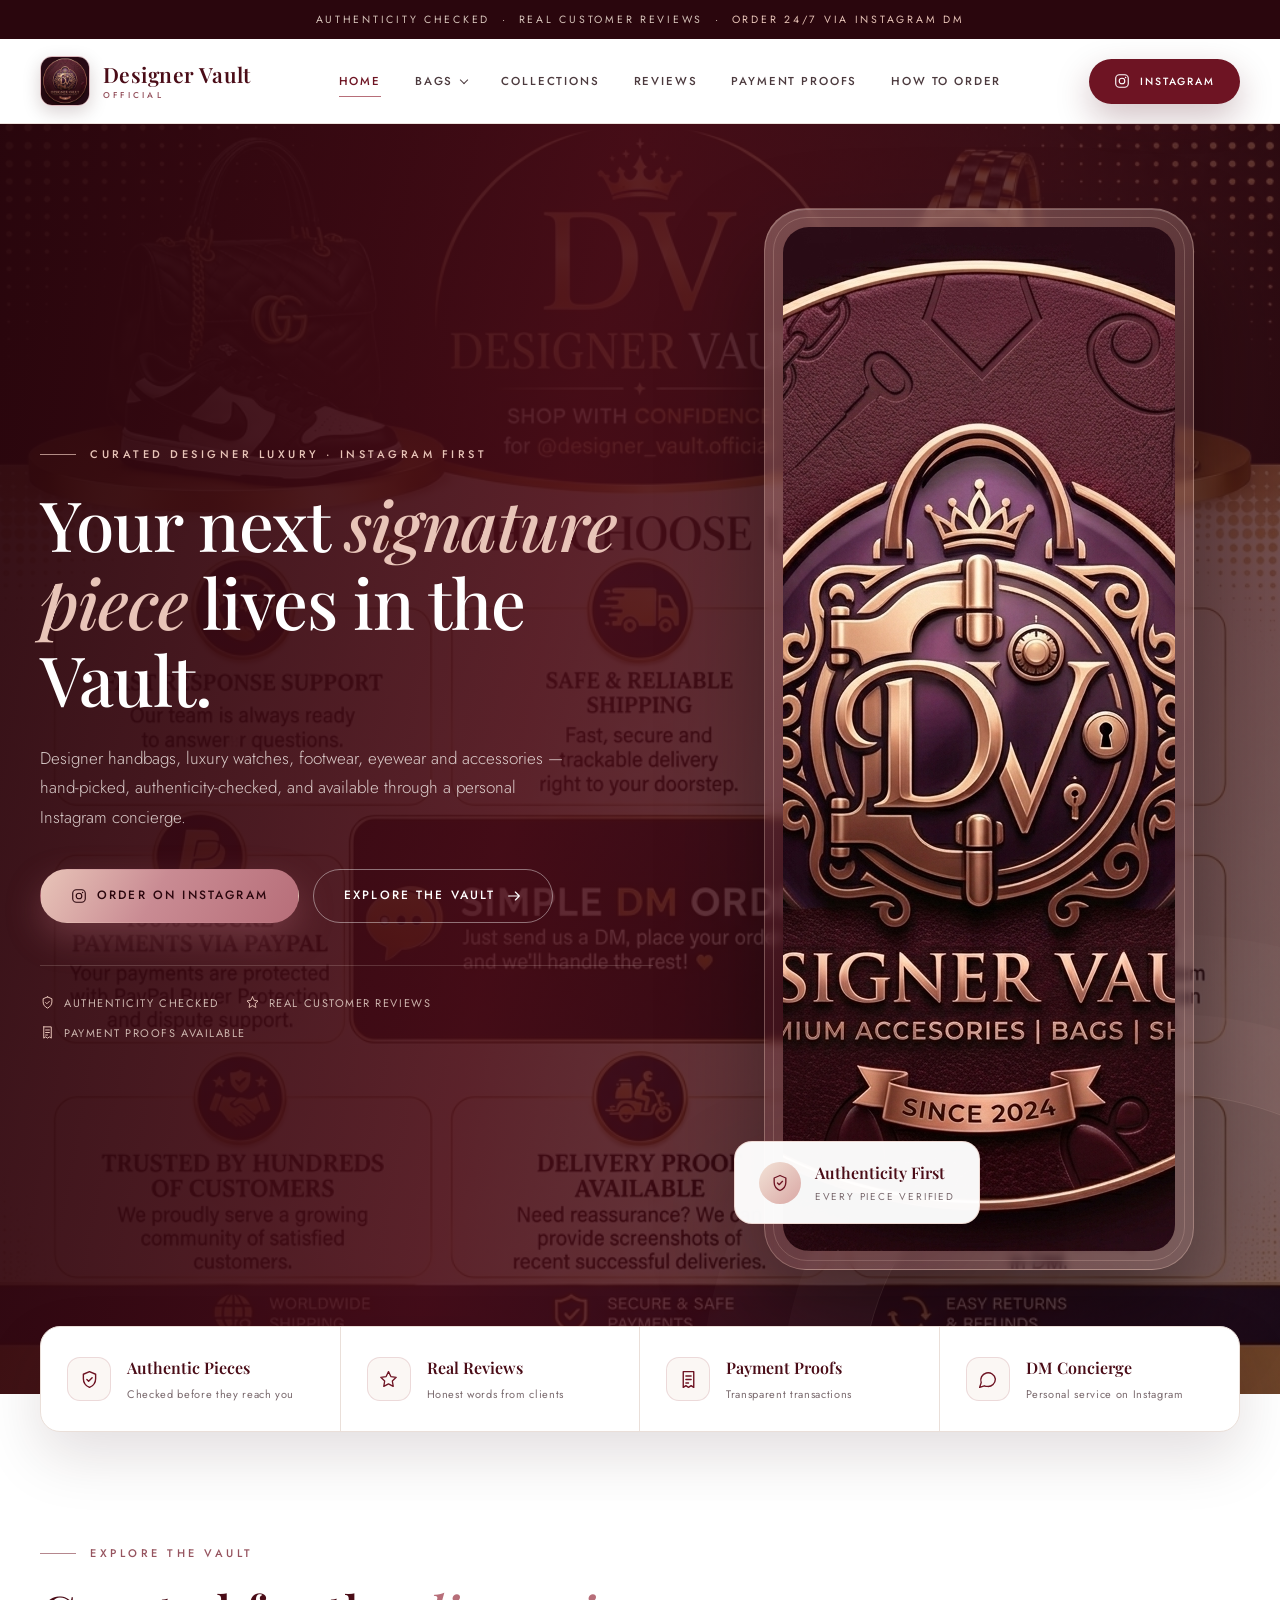
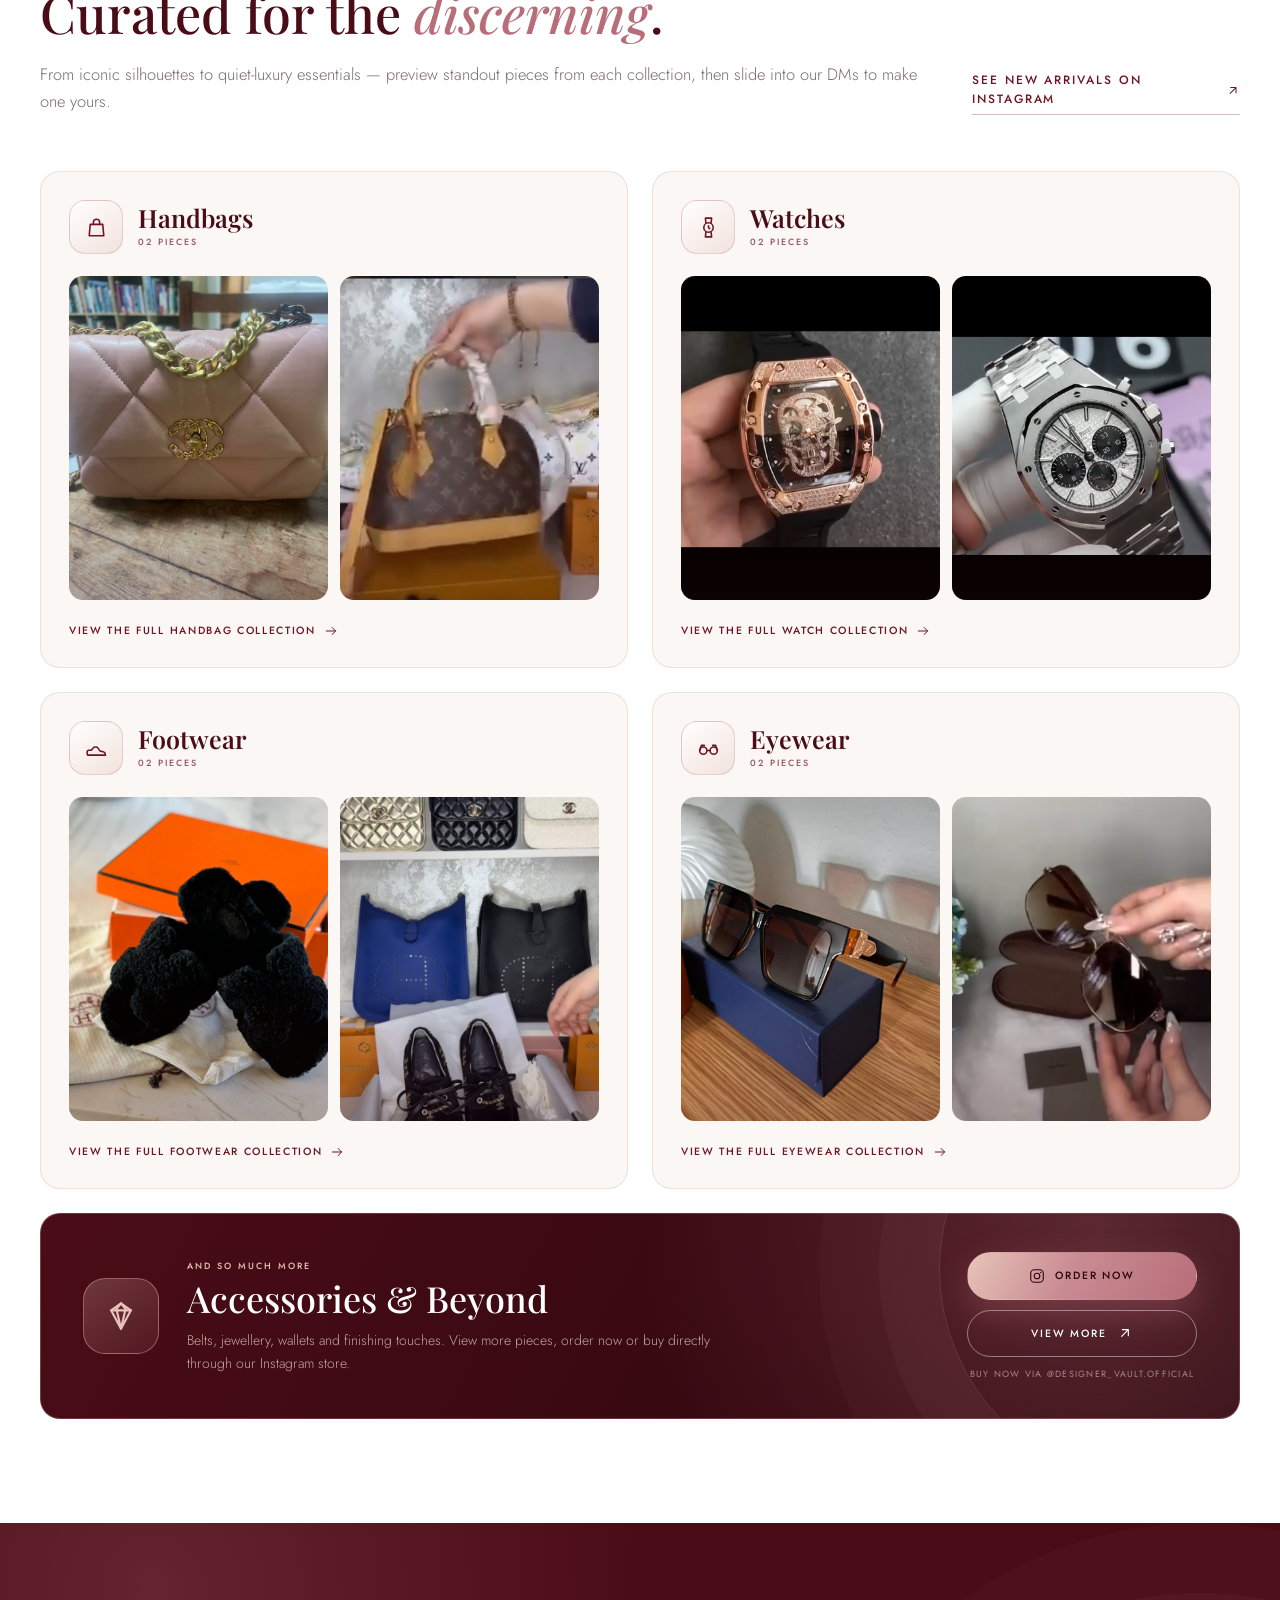
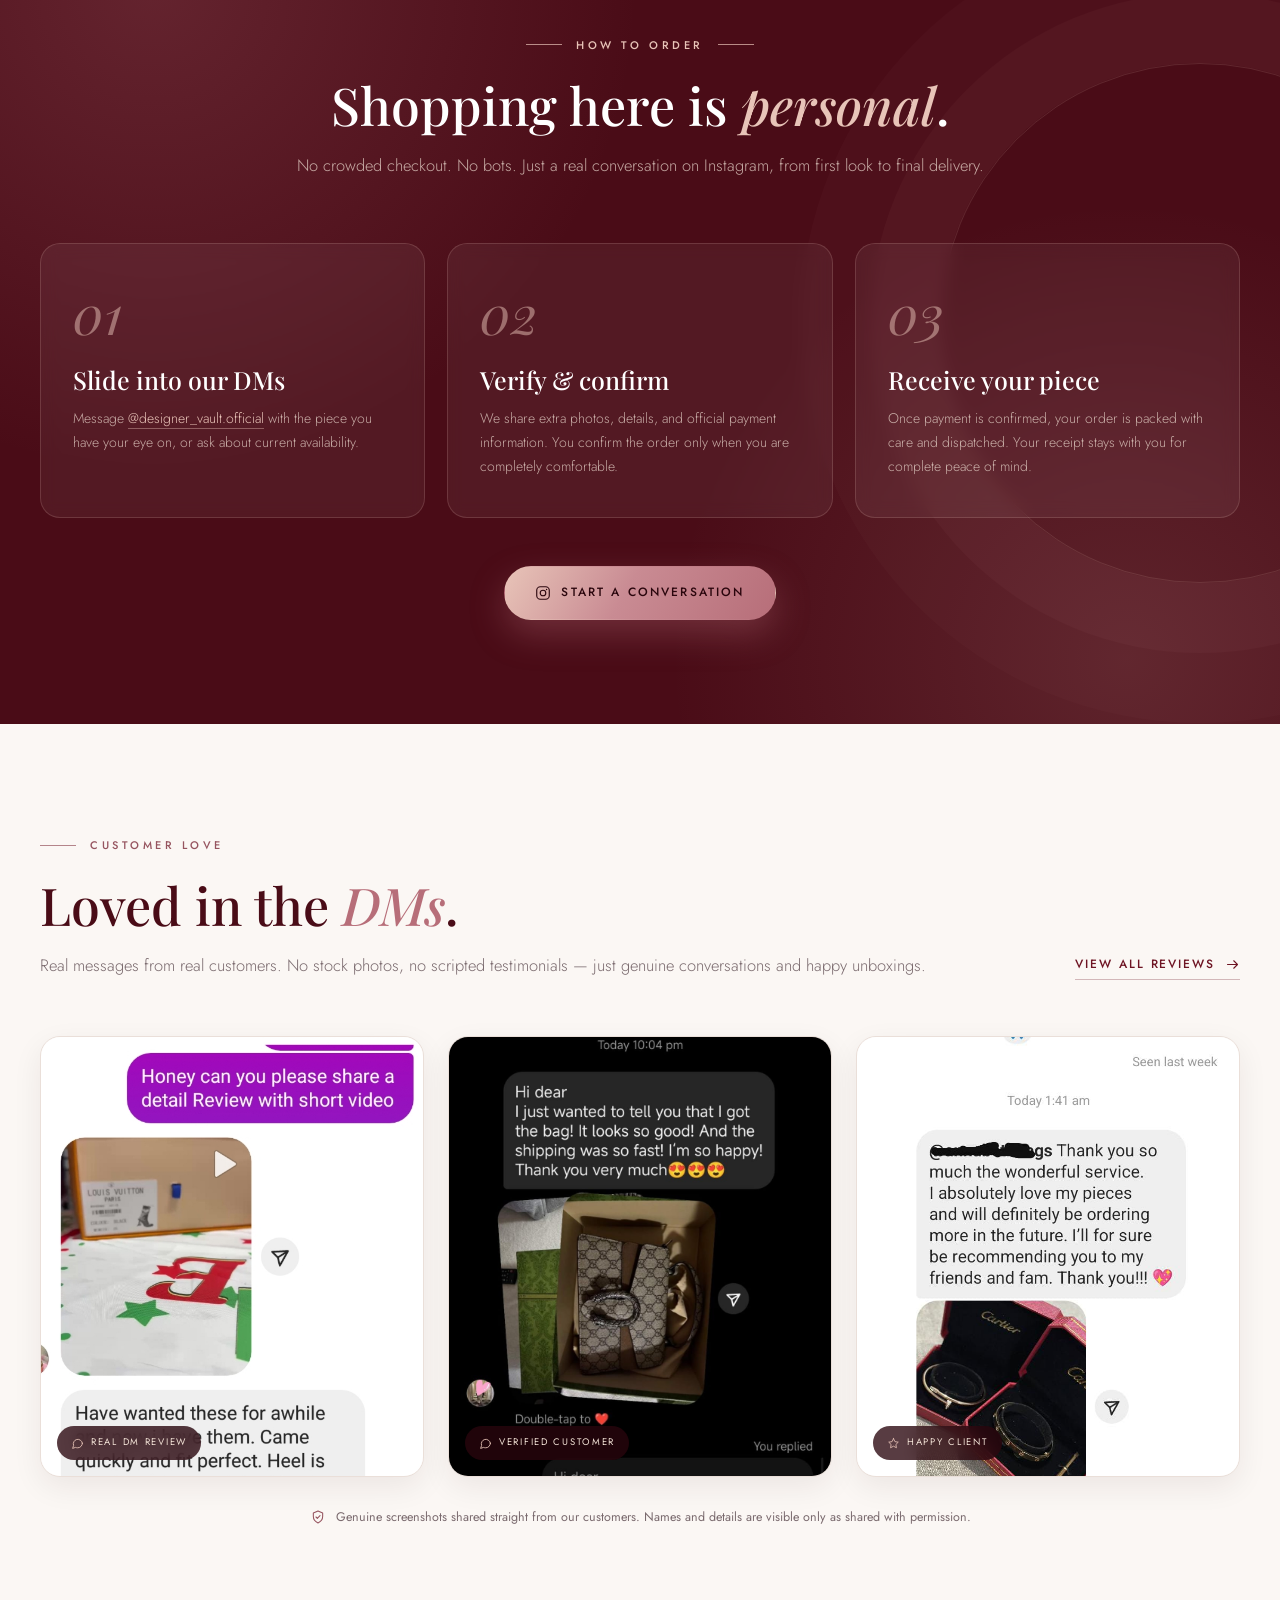
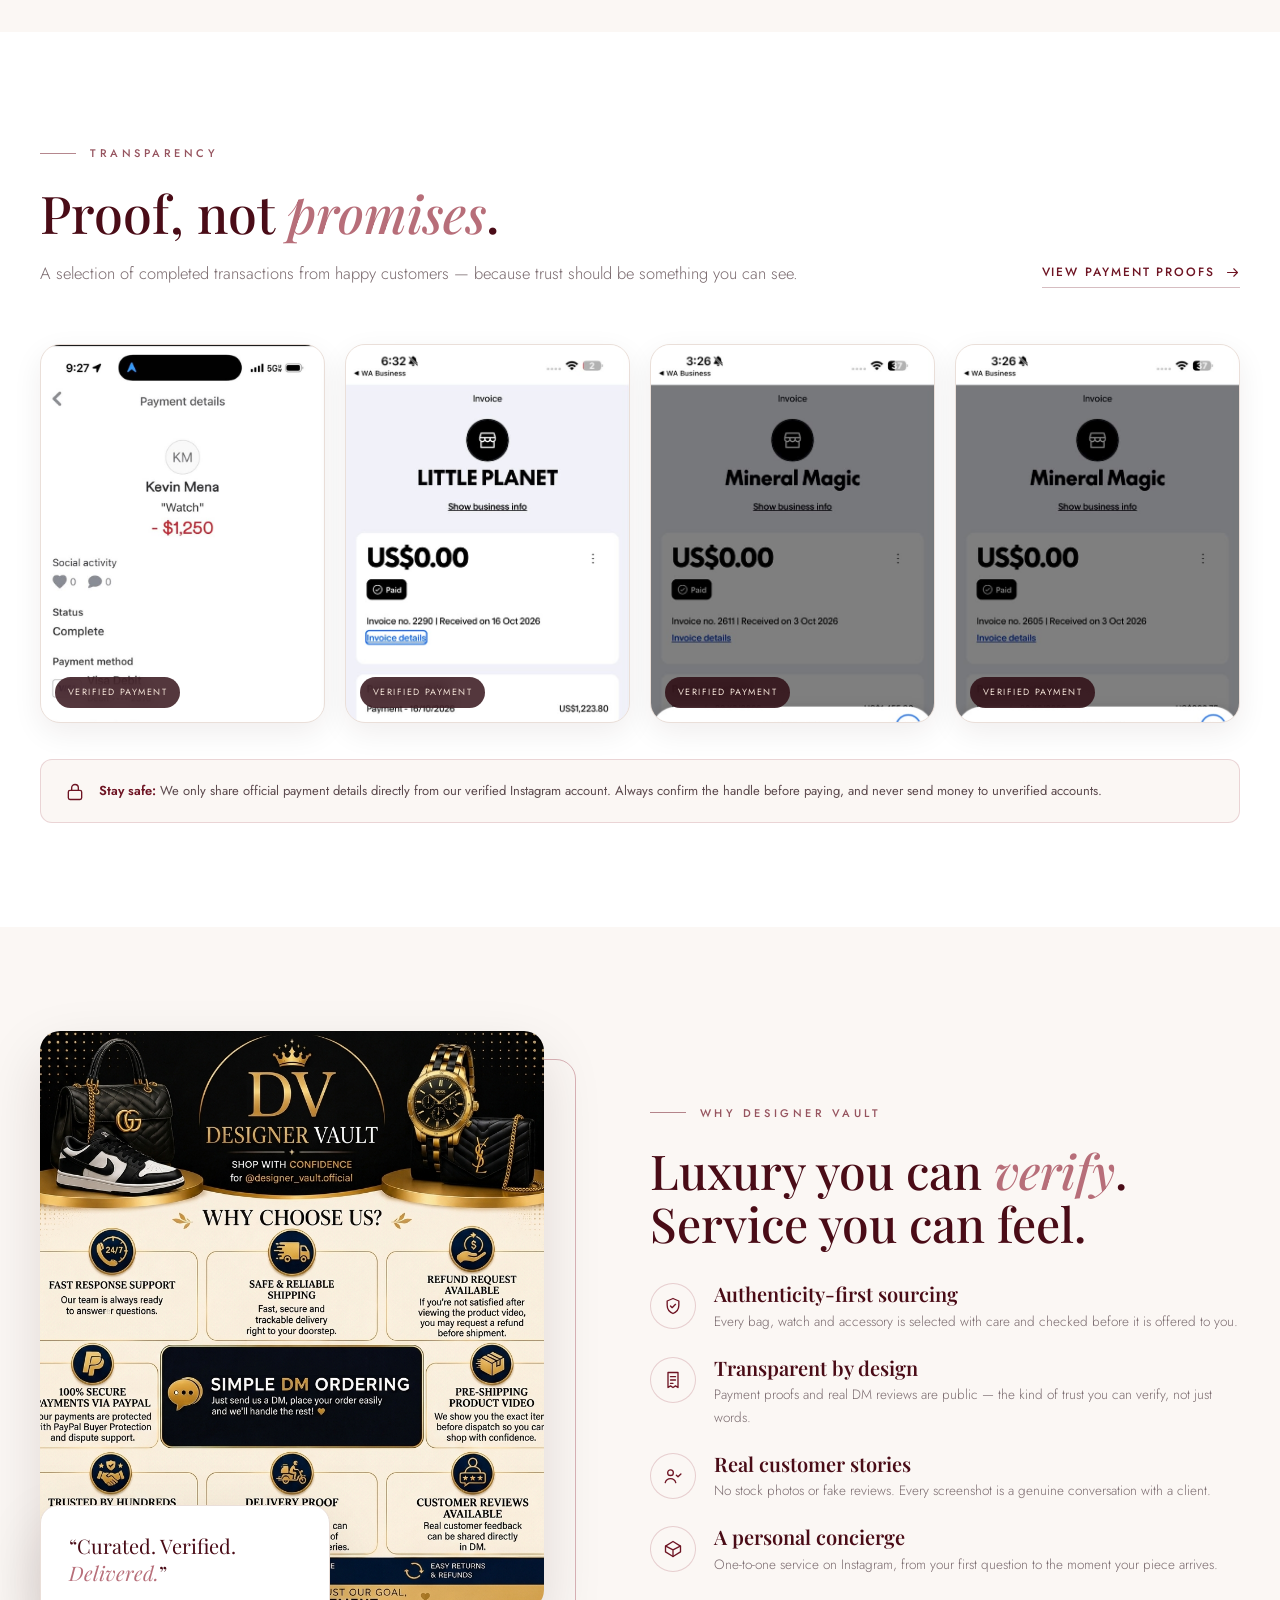
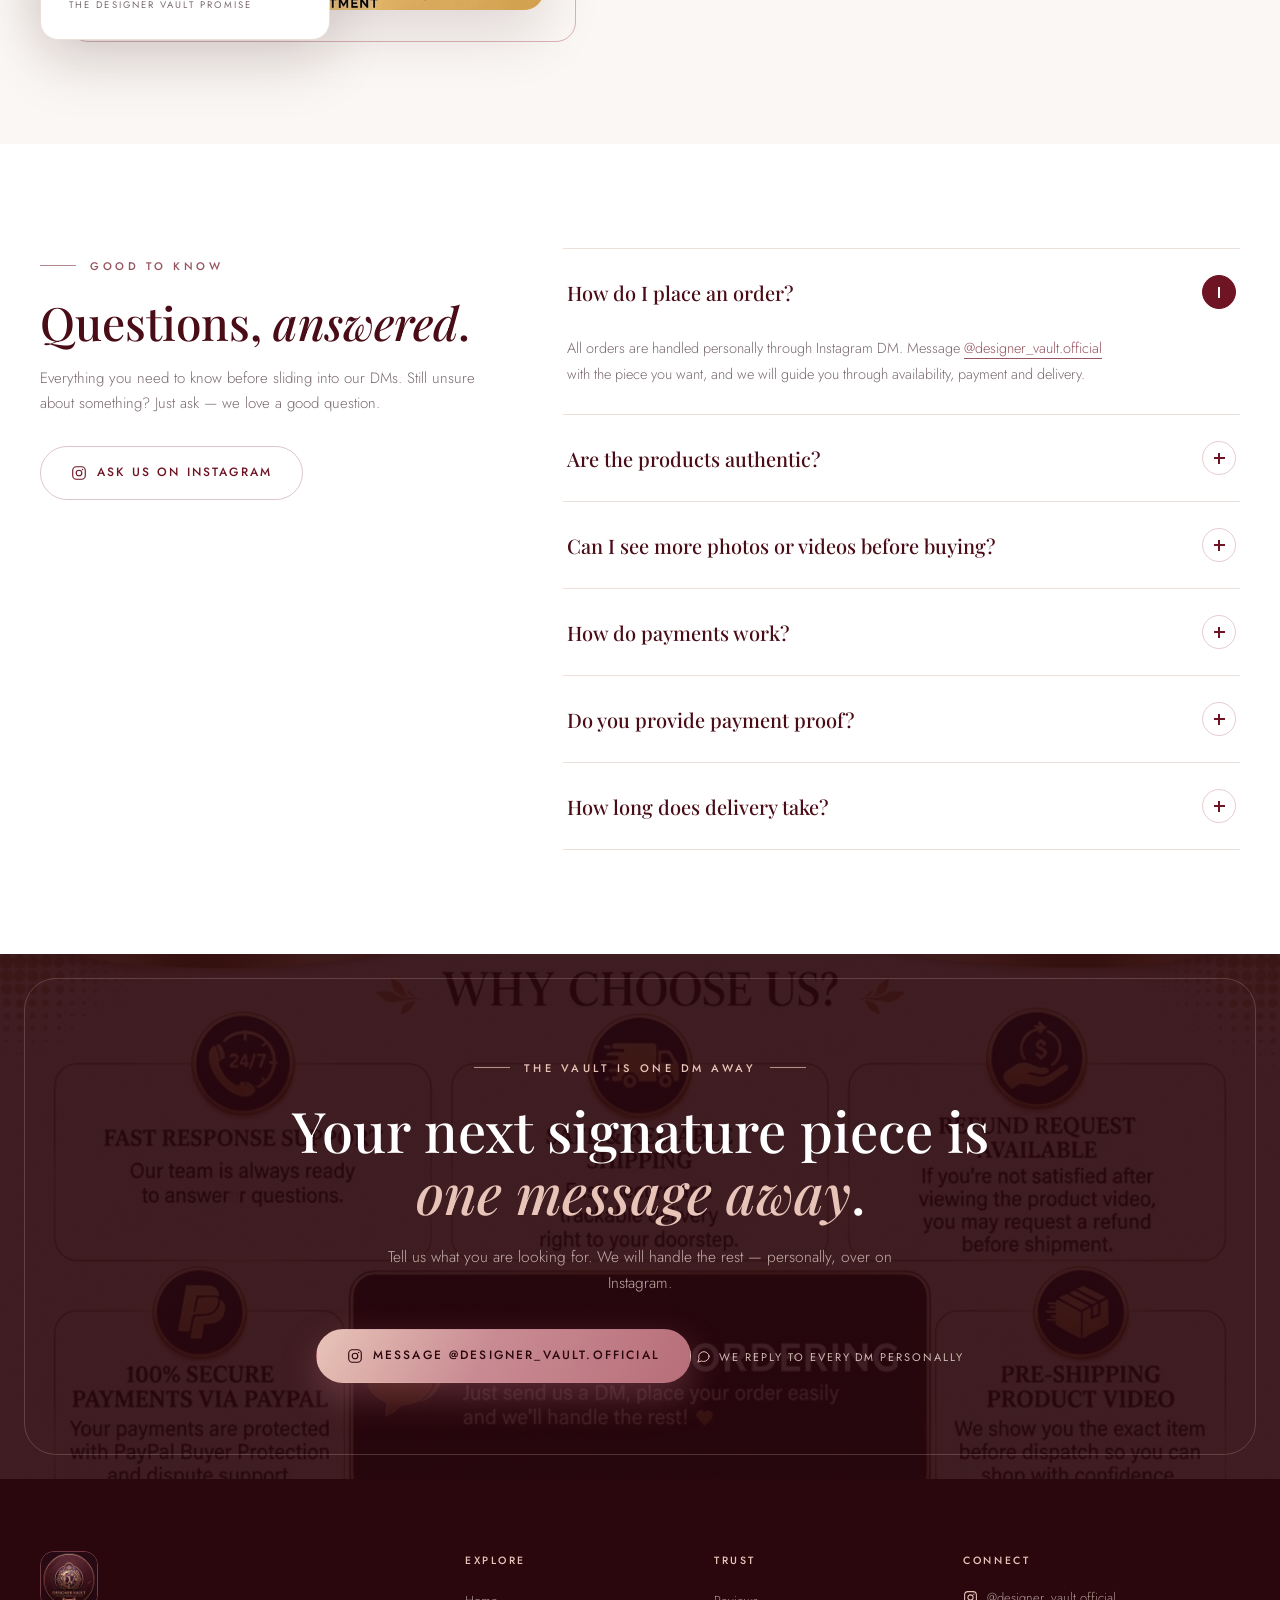
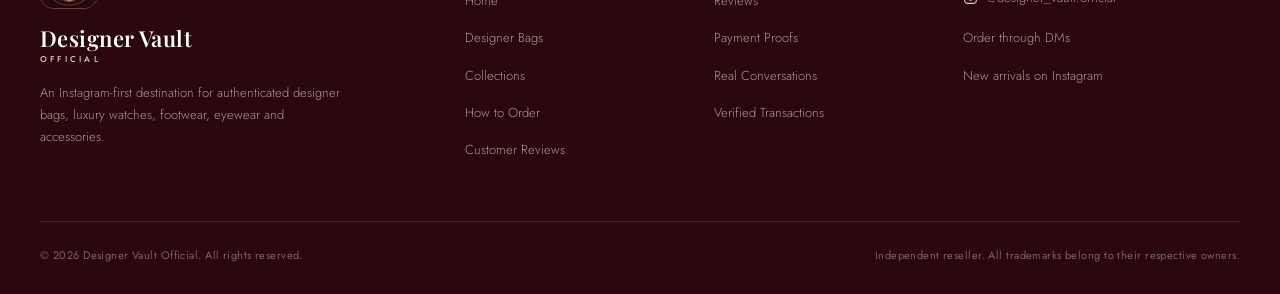
==== commit 1b375496: "initial commit" ====
--- a/index.html
+++ b/index.html
@@ -108,6 +108,20 @@
 
       <nav class="main-nav" id="main-nav" aria-label="Main navigation">
         <a href="index.html" aria-current="page">Home</a>
+        <div class="nav-dropdown">
+          <button class="nav-dropdown-toggle" type="button" aria-expanded="false" aria-controls="bags-menu">Bags</button>
+          <div class="nav-dropdown-menu" id="bags-menu">
+            <a class="nav-dropdown-all" href="bags.html">All Bags <span class="nav-dropdown-count">248</span></a>
+            <a href="bags.html#balenciaga">Balenciaga <span class="nav-dropdown-count">17</span></a>
+            <a href="bags.html#celine">Celine <span class="nav-dropdown-count">23</span></a>
+            <a href="bags.html#chanel">Chanel <span class="nav-dropdown-count">27</span></a>
+            <a href="bags.html#dior">Dior <span class="nav-dropdown-count">21</span></a>
+            <a href="bags.html#gucci">Gucci <span class="nav-dropdown-count">29</span></a>
+            <a href="bags.html#hermes">Hermes <span class="nav-dropdown-count">43</span></a>
+            <a href="bags.html#louis-vuitton">Louis Vuitton <span class="nav-dropdown-count">51</span></a>
+            <a href="bags.html#prada">Prada <span class="nav-dropdown-count">37</span></a>
+          </div>
+        </div>
         <a href="#collections">Collections</a>
         <a href="reviews.html">Reviews</a>
         <a href="payment-proofs.html">Payment Proofs</a>
@@ -586,6 +600,7 @@
           <h4>Explore</h4>
           <ul>
             <li><a href="index.html">Home</a></li>
+            <li><a href="bags.html">Designer Bags</a></li>
             <li><a href="#collections">Collections</a></li>
             <li><a href="#how-to-order">How to Order</a></li>
             <li><a href="reviews.html">Customer Reviews</a></li>
--- a/css/style.css
+++ b/css/style.css
@@ -387,6 +387,121 @@
   display: none;
 }
 
+.nav-dropdown {
+  position: relative;
+  display: flex;
+  align-items: center;
+}
+
+.nav-dropdown-toggle {
+  display: inline-flex;
+  align-items: center;
+  gap: 8px;
+  padding: 6px 0;
+  border: 0;
+  background: none;
+  font-size: 11.5px;
+  font-weight: 500;
+  letter-spacing: 0.16em;
+  text-transform: uppercase;
+  color: #4c3a3e;
+  transition: color 0.3s var(--ease);
+}
+
+.nav-dropdown-toggle::after {
+  content: '';
+  width: 6px;
+  height: 6px;
+  margin-top: -3px;
+  border-right: 1.5px solid currentColor;
+  border-bottom: 1.5px solid currentColor;
+  transform: rotate(45deg);
+  transition: transform 0.3s var(--ease);
+}
+
+.nav-dropdown.is-open .nav-dropdown-toggle::after {
+  transform: rotate(225deg);
+}
+
+.nav-dropdown-menu {
+  position: absolute;
+  top: 100%;
+  left: -18px;
+  min-width: 232px;
+  padding: 10px;
+  border: 1px solid var(--line);
+  border-radius: 14px;
+  background: var(--white);
+  box-shadow: var(--shadow-md);
+  opacity: 0;
+  visibility: hidden;
+  transform: translateY(8px);
+  transition: opacity 0.3s var(--ease), transform 0.3s var(--ease), visibility 0.3s var(--ease);
+  z-index: 30;
+}
+
+.nav-dropdown.is-open .nav-dropdown-menu {
+  opacity: 1;
+  visibility: visible;
+  transform: translateY(0);
+}
+
+.nav-dropdown-menu a {
+  display: flex;
+  align-items: center;
+  justify-content: space-between;
+  gap: 16px;
+  padding: 10px 12px;
+  border-radius: 8px;
+  font-size: 10.5px;
+  letter-spacing: 0.12em;
+  color: #4c3a3e;
+}
+
+.nav-dropdown-menu a::after {
+  display: none;
+}
+
+.nav-dropdown-menu a:hover,
+.nav-dropdown-menu a:focus-visible {
+  background: var(--cream);
+  color: var(--burgundy);
+}
+
+.nav-dropdown-menu .nav-dropdown-all {
+  margin-bottom: 5px;
+  padding-bottom: 13px;
+  border-bottom: 1px solid var(--line);
+  border-radius: 8px 8px 0 0;
+  font-weight: 600;
+  color: var(--burgundy);
+}
+
+.nav-dropdown-count {
+  font-size: 9px;
+  letter-spacing: 0.08em;
+  color: var(--muted);
+}
+
+@media (min-width: 981px) {
+  .nav-dropdown:hover .nav-dropdown-toggle,
+  .nav-dropdown:focus-within .nav-dropdown-toggle {
+    color: var(--burgundy);
+  }
+
+  .nav-dropdown:hover .nav-dropdown-toggle::after,
+  .nav-dropdown:focus-within .nav-dropdown-toggle::after {
+    transform: rotate(225deg);
+  }
+
+  .nav-dropdown:hover .nav-dropdown-menu,
+  .nav-dropdown:focus-within .nav-dropdown-menu {
+    opacity: 1;
+    visibility: visible;
+    transform: translateY(0);
+  }
+}
+
 .header-actions {
   display: flex;
   align-items: center;
@@ -1982,6 +2097,48 @@
   color: var(--rose-gold-light);
 }
 
+/* ---------- Bags by brand ---------- */
+.brand-filters {
+  display: flex;
+  flex-wrap: wrap;
+  gap: 10px;
+  margin-bottom: 34px;
+}
+
+.filter-btn {
+  padding: 10px 18px;
+  border: 1px solid var(--line);
+  border-radius: 100px;
+  background: var(--white);
+  color: var(--ink);
+  font-size: 11px;
+  font-weight: 500;
+  letter-spacing: 0.12em;
+  text-transform: uppercase;
+  transition: background 0.3s var(--ease), color 0.3s var(--ease), border-color 0.3s var(--ease);
+}
+
+.filter-btn:hover {
+  border-color: var(--rose-gold);
+  color: var(--burgundy);
+}
+
+.filter-btn.is-active {
+  border-color: var(--burgundy);
+  background: var(--burgundy);
+  color: var(--white);
+}
+
+.gallery-item[hidden] {
+  display: none;
+}
+
+.gallery--bags .gallery-item img {
+  aspect-ratio: 4 / 5;
+  object-fit: cover;
+  object-position: center;
+}
+
 /* ---------- Lightbox ---------- */
 .lightbox {
   position: fixed;
@@ -2228,6 +2385,50 @@
     height: 16px;
   }
 
+  .nav-dropdown {
+    display: block;
+  }
+
+  .nav-dropdown-toggle {
+    width: 100%;
+    justify-content: space-between;
+    padding: 15px 4px;
+    border-bottom: 1px solid rgba(234, 223, 217, 0.7);
+    font-size: 12px;
+  }
+
+  .nav-dropdown-menu {
+    position: static;
+    min-width: 0;
+    padding: 8px 0 8px 12px;
+    border: 0;
+    border-radius: 0;
+    box-shadow: none;
+    background: transparent;
+    display: none;
+    opacity: 1;
+    visibility: visible;
+    transform: none;
+  }
+
+  .nav-dropdown.is-open .nav-dropdown-menu {
+    display: block;
+    opacity: 1;
+    visibility: visible;
+    transform: none;
+  }
+
+  .nav-dropdown-menu a {
+    padding: 11px 12px;
+    border-bottom: 1px solid rgba(234, 223, 217, 0.5);
+    font-size: 11px;
+  }
+
+  .nav-dropdown-menu .nav-dropdown-all {
+    margin-bottom: 0;
+    border-bottom: 1px solid rgba(234, 223, 217, 0.7);
+  }
+
   .header-inner {
     position: relative;
   }
@@ -2293,6 +2494,10 @@
   }
 
   .gallery--proofs {
+    grid-template-columns: repeat(3, 1fr);
+  }
+
+  .gallery--bags {
     grid-template-columns: repeat(3, 1fr);
   }
 }
@@ -2674,6 +2879,11 @@
     gap: 12px;
   }
 
+  .gallery--bags {
+    grid-template-columns: repeat(2, 1fr);
+    gap: 12px;
+  }
+
   .gallery-zoom {
     width: 32px;
     height: 32px;
